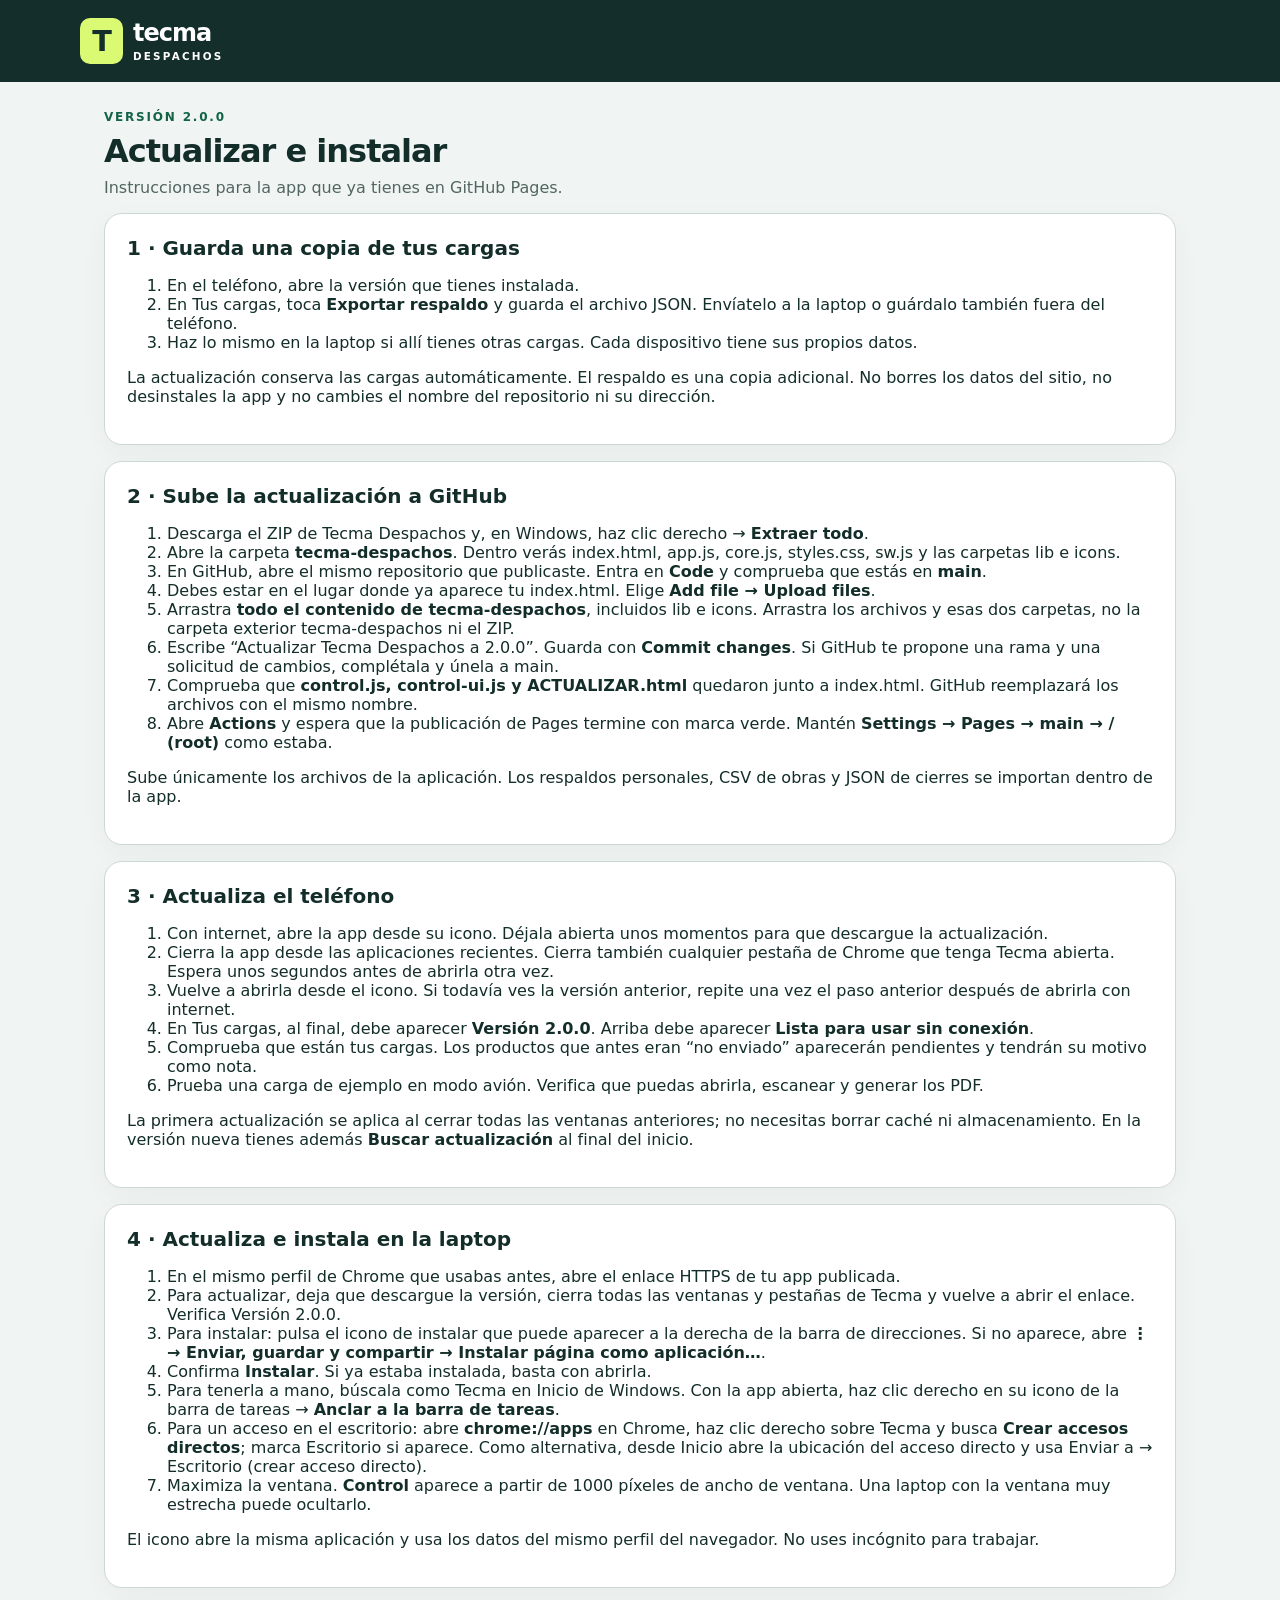
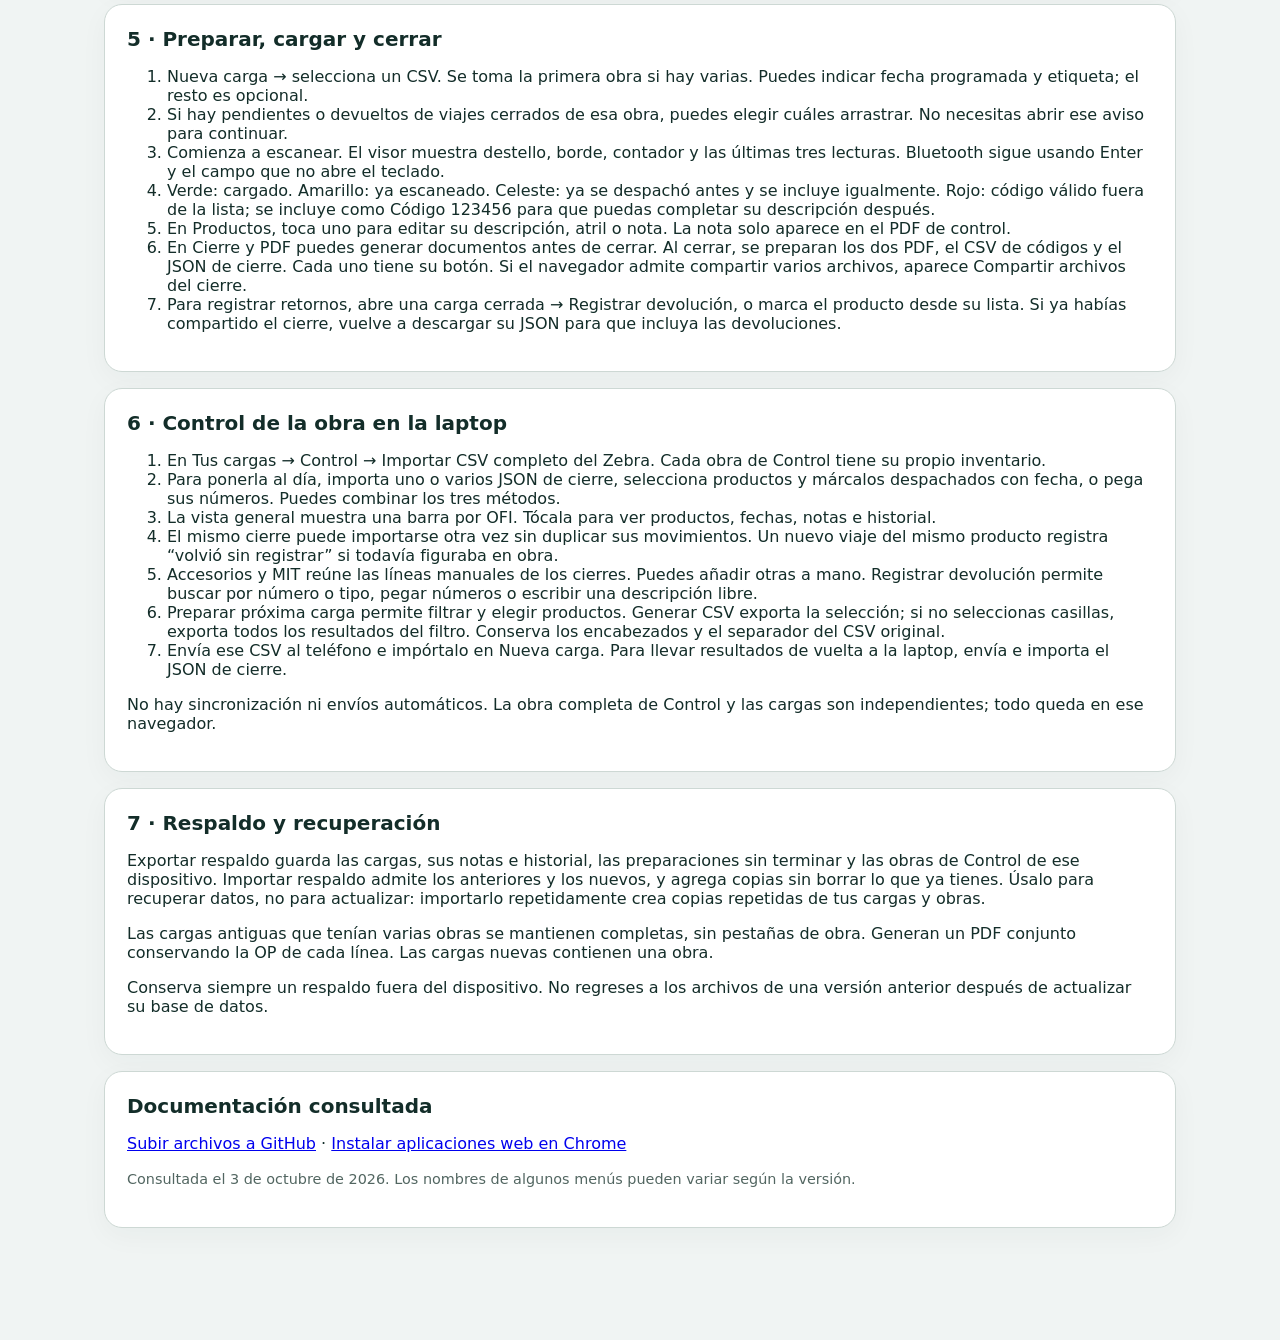
==== ACTUALIZAR.html @ 7ba4f865 "Actualizar Tecma Despachos a 2.0.0" ====
<!doctype html><html lang="es-CL"><head><meta charset="utf-8"><meta name="viewport" content="width=device-width, initial-scale=1"><title>Actualizar Tecma Despachos 2.0.0</title><link rel="stylesheet" href="./styles.css"></head><body><header class="topbar"><a class="brand" href="./"><span class="brand-mark">T</span><span>tecma<small>DESPACHOS</small></span></a></header><main id="app"><div class="eyebrow">Versión 2.0.0</div><h1>Actualizar e instalar</h1><p class="muted">Instrucciones para la app que ya tienes en GitHub Pages.</p><div class="stack">
<section class="card"><h2>1 · Guarda una copia de tus cargas</h2><ol><li>En el teléfono, abre la versión que tienes instalada.</li><li>En Tus cargas, toca <strong>Exportar respaldo</strong> y guarda el archivo JSON. Envíatelo a la laptop o guárdalo también fuera del teléfono.</li><li>Haz lo mismo en la laptop si allí tienes otras cargas. Cada dispositivo tiene sus propios datos.</li></ol><p>La actualización conserva las cargas automáticamente. El respaldo es una copia adicional. No borres los datos del sitio, no desinstales la app y no cambies el nombre del repositorio ni su dirección.</p></section>
<section class="card"><h2>2 · Sube la actualización a GitHub</h2><ol><li>Descarga el ZIP de Tecma Despachos y, en Windows, haz clic derecho → <strong>Extraer todo</strong>.</li><li>Abre la carpeta <strong>tecma-despachos</strong>. Dentro verás index.html, app.js, core.js, styles.css, sw.js y las carpetas lib e icons.</li><li>En GitHub, abre el mismo repositorio que publicaste. Entra en <strong>Code</strong> y comprueba que estás en <strong>main</strong>.</li><li>Debes estar en el lugar donde ya aparece tu index.html. Elige <strong>Add file → Upload files</strong>.</li><li>Arrastra <strong>todo el contenido de tecma-despachos</strong>, incluidos lib e icons. Arrastra los archivos y esas dos carpetas, no la carpeta exterior tecma-despachos ni el ZIP.</li><li>Escribe “Actualizar Tecma Despachos a 2.0.0”. Guarda con <strong>Commit changes</strong>. Si GitHub te propone una rama y una solicitud de cambios, complétala y únela a main.</li><li>Comprueba que <strong>control.js, control-ui.js y ACTUALIZAR.html</strong> quedaron junto a index.html. GitHub reemplazará los archivos con el mismo nombre.</li><li>Abre <strong>Actions</strong> y espera que la publicación de Pages termine con marca verde. Mantén <strong>Settings → Pages → main → / (root)</strong> como estaba.</li></ol><p>Sube únicamente los archivos de la aplicación. Los respaldos personales, CSV de obras y JSON de cierres se importan dentro de la app.</p></section>
<section class="card"><h2>3 · Actualiza el teléfono</h2><ol><li>Con internet, abre la app desde su icono. Déjala abierta unos momentos para que descargue la actualización.</li><li>Cierra la app desde las aplicaciones recientes. Cierra también cualquier pestaña de Chrome que tenga Tecma abierta. Espera unos segundos antes de abrirla otra vez.</li><li>Vuelve a abrirla desde el icono. Si todavía ves la versión anterior, repite una vez el paso anterior después de abrirla con internet.</li><li>En Tus cargas, al final, debe aparecer <strong>Versión 2.0.0</strong>. Arriba debe aparecer <strong>Lista para usar sin conexión</strong>.</li><li>Comprueba que están tus cargas. Los productos que antes eran “no enviado” aparecerán pendientes y tendrán su motivo como nota.</li><li>Prueba una carga de ejemplo en modo avión. Verifica que puedas abrirla, escanear y generar los PDF.</li></ol><p>La primera actualización se aplica al cerrar todas las ventanas anteriores; no necesitas borrar caché ni almacenamiento. En la versión nueva tienes además <strong>Buscar actualización</strong> al final del inicio.</p></section>
<section class="card"><h2>4 · Actualiza e instala en la laptop</h2><ol><li>En el mismo perfil de Chrome que usabas antes, abre el enlace HTTPS de tu app publicada.</li><li>Para actualizar, deja que descargue la versión, cierra todas las ventanas y pestañas de Tecma y vuelve a abrir el enlace. Verifica Versión 2.0.0.</li><li>Para instalar: pulsa el icono de instalar que puede aparecer a la derecha de la barra de direcciones. Si no aparece, abre <strong>⋮ → Enviar, guardar y compartir → Instalar página como aplicación…</strong>.</li><li>Confirma <strong>Instalar</strong>. Si ya estaba instalada, basta con abrirla.</li><li>Para tenerla a mano, búscala como Tecma en Inicio de Windows. Con la app abierta, haz clic derecho en su icono de la barra de tareas → <strong>Anclar a la barra de tareas</strong>.</li><li>Para un acceso en el escritorio: abre <strong>chrome://apps</strong> en Chrome, haz clic derecho sobre Tecma y busca <strong>Crear accesos directos</strong>; marca Escritorio si aparece. Como alternativa, desde Inicio abre la ubicación del acceso directo y usa Enviar a → Escritorio (crear acceso directo).</li><li>Maximiza la ventana. <strong>Control</strong> aparece a partir de 1000 píxeles de ancho de ventana. Una laptop con la ventana muy estrecha puede ocultarlo.</li></ol><p>El icono abre la misma aplicación y usa los datos del mismo perfil del navegador. No uses incógnito para trabajar.</p></section>
<section class="card"><h2>5 · Preparar, cargar y cerrar</h2><ol><li>Nueva carga → selecciona un CSV. Se toma la primera obra si hay varias. Puedes indicar fecha programada y etiqueta; el resto es opcional.</li><li>Si hay pendientes o devueltos de viajes cerrados de esa obra, puedes elegir cuáles arrastrar. No necesitas abrir ese aviso para continuar.</li><li>Comienza a escanear. El visor muestra destello, borde, contador y las últimas tres lecturas. Bluetooth sigue usando Enter y el campo que no abre el teclado.</li><li>Verde: cargado. Amarillo: ya escaneado. Celeste: ya se despachó antes y se incluye igualmente. Rojo: código válido fuera de la lista; se incluye como Código 123456 para que puedas completar su descripción después.</li><li>En Productos, toca uno para editar su descripción, atril o nota. La nota solo aparece en el PDF de control.</li><li>En Cierre y PDF puedes generar documentos antes de cerrar. Al cerrar, se preparan los dos PDF, el CSV de códigos y el JSON de cierre. Cada uno tiene su botón. Si el navegador admite compartir varios archivos, aparece Compartir archivos del cierre.</li><li>Para registrar retornos, abre una carga cerrada → Registrar devolución, o marca el producto desde su lista. Si ya habías compartido el cierre, vuelve a descargar su JSON para que incluya las devoluciones.</li></ol></section>
<section class="card"><h2>6 · Control de la obra en la laptop</h2><ol><li>En Tus cargas → Control → Importar CSV completo del Zebra. Cada obra de Control tiene su propio inventario.</li><li>Para ponerla al día, importa uno o varios JSON de cierre, selecciona productos y márcalos despachados con fecha, o pega sus números. Puedes combinar los tres métodos.</li><li>La vista general muestra una barra por OFI. Tócala para ver productos, fechas, notas e historial.</li><li>El mismo cierre puede importarse otra vez sin duplicar sus movimientos. Un nuevo viaje del mismo producto registra “volvió sin registrar” si todavía figuraba en obra.</li><li>Accesorios y MIT reúne las líneas manuales de los cierres. Puedes añadir otras a mano. Registrar devolución permite buscar por número o tipo, pegar números o escribir una descripción libre.</li><li>Preparar próxima carga permite filtrar y elegir productos. Generar CSV exporta la selección; si no seleccionas casillas, exporta todos los resultados del filtro. Conserva los encabezados y el separador del CSV original.</li><li>Envía ese CSV al teléfono e impórtalo en Nueva carga. Para llevar resultados de vuelta a la laptop, envía e importa el JSON de cierre.</li></ol><p>No hay sincronización ni envíos automáticos. La obra completa de Control y las cargas son independientes; todo queda en ese navegador.</p></section>
<section class="card"><h2>7 · Respaldo y recuperación</h2><p>Exportar respaldo guarda las cargas, sus notas e historial, las preparaciones sin terminar y las obras de Control de ese dispositivo. Importar respaldo admite los anteriores y los nuevos, y agrega copias sin borrar lo que ya tienes. Úsalo para recuperar datos, no para actualizar: importarlo repetidamente crea copias repetidas de tus cargas y obras.</p><p>Las cargas antiguas que tenían varias obras se mantienen completas, sin pestañas de obra. Generan un PDF conjunto conservando la OP de cada línea. Las cargas nuevas contienen una obra.</p><p>Conserva siempre un respaldo fuera del dispositivo. No regreses a los archivos de una versión anterior después de actualizar su base de datos.</p></section>
<section class="card"><h2>Documentación consultada</h2><p><a href="https://docs.github.com/en/repositories/working-with-files/managing-files/adding-a-file-to-a-repository">Subir archivos a GitHub</a> · <a href="https://support.google.com/chrome/answer/9658361?hl=es">Instalar aplicaciones web en Chrome</a></p><p class="muted subtext">Consultada el 3 de octubre de 2026. Los nombres de algunos menús pueden variar según la versión.</p></section></div></main></body></html>
---- styles.css ----
:root{color-scheme:light;--ink:#132d29;--muted:#526661;--green:#136347;--deep:#142e2b;--lime:#dafa74;--surface:#fff;--bg:#f0f4f3;--border:#cdd8d4;--red:#a42323;--shadow:0 8px 28px #142e2b0a;font-family:system-ui,-apple-system,BlinkMacSystemFont,"Segoe UI",sans-serif;font-size:16px;color:var(--ink);background:var(--bg)}*{box-sizing:border-box}body{margin:0}button,input,select,textarea{font:inherit}button,a,input,select,textarea{-webkit-tap-highlight-color:transparent}button,.button{min-height:52px;padding:13px 18px;border-radius:12px;border:1px solid var(--border);background:#fff;color:var(--ink);font-weight:700;cursor:pointer;display:inline-flex;align-items:center;justify-content:center;gap:9px;text-decoration:none;text-align:center;line-height:1.25}button:hover,.button:hover{background:#e9f0ed}button:disabled{opacity:.5;cursor:default}button:focus-visible,a:focus-visible{outline:3px solid #277ccb;outline-offset:3px}.primary{background:var(--green);color:#fff;border-color:var(--green)}.primary:hover{background:#0f4f39}.lime{background:var(--lime);color:var(--deep);border-color:var(--lime)}.lime:hover{background:#c9ef5b}.danger{color:var(--red);border-color:#ecc5c5}.quiet{background:transparent}.wide{width:100%}.small{font-size:.875rem;min-height:48px;padding:10px 14px}.icon-button{padding:10px;min-width:48px;min-height:48px}.topbar{background:var(--deep);color:#fff;padding:18px max(20px,calc((100vw - 1120px)/2));display:flex;justify-content:space-between;align-items:center;gap:12px}.brand{display:flex;gap:10px;align-items:center;color:#fff;text-decoration:none;font-size:1.5rem;font-weight:800;letter-spacing:-1px;line-height:1}.brand-mark{display:grid;place-items:center;background:var(--lime);color:var(--deep);border-radius:10px;width:43px;height:46px;font-size:1.8rem}.brand small{display:block;font-size:.65rem;letter-spacing:2.2px;margin-top:6px;font-weight:600}.connection{text-align:right;font-size:.8rem;line-height:1.6;color:#e0ede7}.connection span{display:block}#offline-state{color:#bccebf;font-size:.75rem}#app{max-width:1120px;margin:auto;padding:28px 24px 112px;outline:none}h1,h2,h3,p{margin-top:0}h1{font-size:2rem;letter-spacing:-1px;margin-bottom:8px;line-height:1.15}h2{font-size:1.25rem;margin-bottom:16px}h3{font-size:1.05rem;margin-bottom:10px}.eyebrow{font-size:.75rem;font-weight:800;letter-spacing:1.8px;color:var(--green);text-transform:uppercase;margin-bottom:9px}.muted{color:var(--muted)}.subtext{font-size:.9rem;line-height:1.5}.page-heading{display:flex;align-items:center;justify-content:space-between;gap:16px;margin-bottom:24px}.page-heading p{margin-bottom:0}.row{display:flex;align-items:center;gap:12px;flex-wrap:wrap}.between{justify-content:space-between}.stack{display:grid;gap:16px}.grid{display:grid;grid-template-columns:repeat(2,minmax(0,1fr));gap:16px}.card{border:1px solid var(--border);border-radius:18px;padding:22px;background:var(--surface);box-shadow:var(--shadow)}.card h3{overflow-wrap:anywhere}.hero-card{background:var(--deep);color:#fff;border-color:var(--deep)}.hero-card .muted{color:#d1dfd7}.section-label{display:flex;align-items:center;gap:10px;font-size:.85rem;letter-spacing:1px;font-weight:800;text-transform:uppercase;margin:28px 0 14px}.count-pill{border-radius:20px;background:#e0e9e4;padding:3px 9px;font-size:.8rem;letter-spacing:0}.load-card{display:flex;flex-direction:column;gap:16px}.load-card h2{margin:0;font-size:1.13rem}.badge{border-radius:6px;font-size:.75rem;font-weight:800;padding:6px 9px;display:inline-block;line-height:1.25;background:#e9eeeb;color:#3b5146}.badge.active{background:#e8f6d5;color:#31521d}.badge.closed{background:#e6eaed;color:#475761}.load-works{display:grid;gap:12px}.work-progress .row{justify-content:space-between;font-size:.9rem;gap:6px}.work-progress strong{overflow-wrap:anywhere}.track{height:6px;border-radius:5px;background:#e8eeea;overflow:hidden;margin-top:8px}.track span{display:block;height:100%;background:var(--green);border-radius:5px}.card-actions{display:flex;gap:8px;margin-top:auto}.card-actions>:first-child{flex:1}.empty{padding:40px 22px;border:1px dashed #b9c9c1;border-radius:18px;text-align:center;background:#f9fbfa}.empty h2{margin-bottom:8px}.empty p{margin-bottom:20px;line-height:1.5}.backup-bar{border-top:1px solid var(--border);margin-top:30px;padding-top:20px}.backup-bar p{margin-bottom:6px}.step{color:var(--muted);font-size:.85rem}.upload-zone{border:2px dashed #a8bcb0;padding:24px;text-align:center;border-radius:16px;background:#f7faf7}.upload-zone p{margin:10px 0;color:var(--muted)}label{display:grid;gap:7px;font-size:.875rem;font-weight:650}input,select,textarea{width:100%;min-height:52px;padding:13px;border:1px solid #aebfb6;border-radius:10px;background:#fff;color:var(--ink);font-size:1rem}textarea{resize:vertical;min-height:90px}input:focus,select:focus,textarea:focus{outline:3px solid #216d4e38;border-color:var(--green)}input[type=checkbox]{width:24px;height:24px;min-height:24px;accent-color:var(--green)}.check-label{display:flex;align-items:center;gap:12px;min-height:48px;font-size:1rem}.check-label small{display:block;font-weight:400;color:var(--muted);margin-top:5px}.fields{display:grid;grid-template-columns:repeat(2,minmax(0,1fr));gap:14px}.fields .full{grid-column:1/-1}details{margin-top:12px}summary{cursor:pointer;min-height:48px;display:flex;align-items:center;font-size:.875rem;font-weight:650;color:var(--green)}summary::before{content:'＋';margin-right:8px}details[open]>summary::before{content:'−'}.notice{padding:15px 17px;border:1px solid #d2dcbf;border-radius:12px;line-height:1.5;background:#f0f6df}.notice.warn{background:#fff5d9;border-color:#e5c87b;color:#694510}.notice.error{background:#fff0ef;border-color:#e5b1ad;color:#922e28}.notice p:last-child{margin:0}.toolbar{display:flex;gap:8px;flex-wrap:wrap;margin-bottom:18px}.nav-bottom{position:fixed;bottom:0;left:0;right:0;background:#fff;border-top:1px solid var(--border);padding:9px 16px calc(9px + env(safe-area-inset-bottom));display:flex;justify-content:center;gap:8px;z-index:5}.nav-bottom a{max-width:220px;flex:1;min-height:53px;border-radius:12px;text-decoration:none;color:var(--muted);font-size:.875rem;display:grid;place-items:center;font-weight:750;padding:10px 6px}.nav-bottom a.current{background:var(--deep);color:#fff}.scan-layout{display:grid;grid-template-columns:1.15fr .85fr;gap:20px;align-items:start}.scan-summary{display:grid;gap:12px}.scan-summary .work-progress{padding:14px;background:#fff;border:1px solid var(--border);border-radius:12px}.reader-box{background:var(--deep);color:#fff;padding:22px;border-radius:18px}.reader-box h2{margin-bottom:6px}.reader-box p{color:#c9d9d2;font-size:.9rem;line-height:1.5}.reader-status{font-size:.875rem;font-weight:650}.reader-status.ready{color:var(--lime)}#capture{background:#263e38;color:#fff;border-color:#60736a;font:600 1.1rem ui-monospace,monospace;letter-spacing:2px;height:52px}#capture::placeholder{color:#c5d2c8;letter-spacing:0;font-size:.9rem}.manual-entry{display:flex;gap:9px;margin-top:10px}.manual-entry input{flex:1;min-width:0;font-size:1.3rem;letter-spacing:2px}.scan-feedback{min-height:200px;padding:24px;border:1px solid var(--border);border-radius:18px;background:#fff;display:flex;flex-direction:column;justify-content:center;overflow-wrap:anywhere}.scan-feedback h2{font-size:1.8rem;margin-bottom:14px;letter-spacing:-.6px}.scan-feedback .product-label{font-size:1.25rem;line-height:1.5;font-weight:700}.scan-feedback p{margin-bottom:8px}.scan-feedback.success{background:#dcf5e1;border-color:#6fb480;color:#174e27}.scan-feedback.warning{background:#fff3c9;border-color:#dab349;color:#65490a}.scan-feedback.orange{background:#ffead7;border-color:#dc9f67;color:#7f3d0d}.scan-feedback.error{background:#ffe4e1;border-color:#d6918a;color:#862b23}.scan-feedback.neutral{background:#eaf0ed;color:#486052}.scan-feedback .code{font-family:ui-monospace,monospace;font-size:1rem}.tabs{display:flex;gap:8px;overflow-x:auto;padding-bottom:12px;margin-bottom:8px}.tabs button{white-space:nowrap;flex-shrink:0}.tabs button.selected,.filters button.selected{background:var(--deep);color:white;border-color:var(--deep)}.tabs small{display:block;font-weight:450;margin-left:8px}.filters{display:flex;gap:7px;flex-wrap:wrap;margin:18px 0}.filters button{font-size:.85rem;min-height:48px;padding:10px 12px}.type-heading{display:flex;align-items:center;gap:12px;margin:22px 0 10px;font-size:1rem}.type-heading::after{content:'';flex:1;height:1px;background:var(--border)}.product{width:100%;text-align:left;justify-content:flex-start;align-items:center;font-weight:400;gap:14px;margin-bottom:8px;border-radius:12px;padding:14px;background:white;border-left:5px solid #9caaa4}.product.cargado{border-left-color:#20793e}.product.no-enviado{border-left-color:#c56c1b}.product .body{flex:1;min-width:0}.product strong{display:block;font-size:.97rem;line-height:1.4}.product small{display:block;color:var(--muted);font-size:.8rem;margin-top:5px;line-height:1.4}.product .state{font-size:.75rem;max-width:92px;text-align:right;font-weight:700;flex-shrink:0}.product.cargado .state{color:#206739}.product.no-enviado .state{color:#91430d}.stats{display:grid;grid-template-columns:repeat(4,minmax(0,1fr));gap:12px;margin:18px 0}.stat{padding:15px 10px;background:#f1f5f2;border-radius:12px}.stat strong{display:block;font-size:1.7rem;margin-bottom:6px}.stat span{font-size:.8rem}.stat.good{background:#e4f4e7;color:#205a2e}.stat.orange{background:#fff0dc;color:#8a480c}.stat.pending{background:#fff6d9;color:#6c501b}.export-buttons{display:grid;grid-template-columns:repeat(3,minmax(0,1fr));gap:9px}.export-buttons button{font-size:.875rem}.accessory{padding:14px 0;border-top:1px solid var(--border)}.accessory strong{overflow-wrap:anywhere}.unit-buttons{display:flex;gap:8px;margin:8px 0}.unit-buttons button.active{background:var(--deep);color:#fff}dialog{border:1px solid var(--border);border-radius:20px;padding:22px;max-width:560px;width:calc(100% - 24px);max-height:90dvh;color:var(--ink);box-shadow:0 25px 100px #0004}dialog::backdrop{background:#12221ec4;backdrop-filter:blur(3px)}.dialog-top{display:flex;align-items:center;gap:15px;justify-content:space-between;margin-bottom:14px}.dialog-top h2{margin:0;font-size:1.25rem}#modal-content p{line-height:1.5}.dialog-actions{display:flex;gap:9px;margin-top:22px;justify-content:flex-end}.dialog-actions button{flex:1}.dialog-error{margin-top:12px}#toast{position:fixed;bottom:100px;left:50%;transform:translateX(-50%);width:max-content;max-width:90vw;background:var(--deep);color:#fff;padding:15px 22px;border-radius:14px;box-shadow:0 6px 35px #0003;z-index:30;line-height:1.4}.camera-panel{border:1px solid var(--border);border-radius:16px;overflow:hidden;background:#fff}.camera-panel .row{padding:10px}#camera-reader{width:100%}#camera-reader video{object-fit:cover;max-height:330px}.file-list{font-size:.85rem;color:var(--muted);margin-top:14px;overflow-wrap:anywhere}.loading{opacity:.65;pointer-events:none}#modal-content .history{max-height:240px;overflow:auto;font-size:.85rem;padding-left:20px}.history li{margin:12px 0;line-height:1.5}[hidden]{display:none!important}footer{margin-top:24px;font-size:.8rem;color:var(--muted)}@media(max-width:740px){.topbar{padding:14px 18px}.connection{font-size:.75rem}#app{padding:23px 16px 110px}h1{font-size:1.8rem}.page-heading{align-items:flex-start;gap:10px}.page-heading .button,.page-heading button{padding:12px 14px}.grid,.scan-layout{grid-template-columns:1fr}.card{padding:18px}.scan-summary{grid-template-columns:1fr}.scan-feedback{min-height:170px;padding:20px}.scan-feedback h2{font-size:1.65rem}.scan-feedback .product-label{font-size:1.1rem}.scan-side{order:-1}.scan-side .scan-summary{display:flex;overflow-x:auto;padding-bottom:3px;gap:8px}.scan-side .work-progress{min-width:190px;flex:1}.fields{gap:12px}.export-buttons{grid-template-columns:1fr}.export-buttons button{justify-content:flex-start}.stats{gap:7px}.stat{padding:13px 8px}.stat strong{font-size:1.5rem}.stat span{font-size:.75rem}.backup-bar .row{align-items:stretch}.backup-bar .row button{flex:1}.scan-controls{display:flex;gap:8px}.scan-controls button{flex:1}.reader-box{padding:18px}.product{padding:13px 10px;gap:9px}.product .state{max-width:72px}.page-heading.compact{flex-direction:column}.dialog-actions{flex-wrap:wrap}.toolbar button{flex:1}.wide-mobile{width:100%}}@media(max-width:360px){.fields{grid-template-columns:1fr}.page-heading{flex-direction:column}.stats{grid-template-columns:repeat(2,1fr)}.connection{max-width:150px}.manual-entry button{padding:12px}.brand{font-size:1.3rem}.nav-bottom{gap:4px;padding-inline:8px}}@media(prefers-reduced-motion:no-preference){.scan-feedback{animation:appear .15s ease-out}@keyframes appear{from{transform:translateY(3px);opacity:.7}to{transform:translateY(0);opacity:1}}}

/* Elementos nuevos. Las reglas, medidas y colores originales permanecen arriba. */
.desktop-control{display:none}@media(min-width:1000px){.desktop-control{display:inline-flex}}
.note-dot{color:var(--green);font-size:.65em;vertical-align:middle}
.scan-feedback.info{background:#e0f1f7;border-color:#82b7c9;color:#215566}
.camera-surface{position:relative;border:4px solid transparent;min-height:180px;background:var(--deep);isolation:isolate}
.camera-surface[data-result=success]{border-color:#6fb480}.camera-surface[data-result=warning]{border-color:#dab349}.camera-surface[data-result=info]{border-color:#82b7c9}.camera-surface[data-result=error]{border-color:#d6918a}
.camera-flash{position:absolute;inset:0;z-index:3;display:flex;flex-direction:column;align-items:center;justify-content:center;gap:8px;text-align:center;padding:16px;pointer-events:none;overflow-wrap:anywhere}
.camera-flash strong{font-size:1.8rem;line-height:1.2}.camera-flash span{font-size:1.25rem;font-weight:700}
.camera-flash.success{background:rgb(220 245 225 / 86%);color:#174e27}.camera-flash.warning{background:rgb(255 243 201 / 86%);color:#65490a}.camera-flash.info{background:rgb(224 241 247 / 86%);color:#215566}.camera-flash.error{background:rgb(255 228 225 / 86%);color:#862b23}
.camera-counter{position:absolute;top:8px;right:8px;z-index:4;background:#142e2bcc;color:#fff;border-radius:10px;padding:8px 12px;text-align:center;pointer-events:none}.camera-counter strong{display:block;font-size:1.8rem}.camera-counter small{display:block;font-size:.8rem}
.camera-recent{display:flex;gap:5px;padding:6px;overflow:hidden}.read-chip{flex:1;border-radius:6px;padding:5px;font-size:.75rem;line-height:1.25}.read-chip b{display:block}.read-chip.success{background:#dcf5e1;color:#174e27}.read-chip.warning{background:#fff3c9;color:#65490a}.read-chip.info{background:#e0f1f7;color:#215566}.read-chip.error{background:#ffe4e1;color:#862b23}
.product.devuelto{border-left-color:#dab349}.product.trasladado{border-left-color:#9caaa4}.control-actions{position:sticky;top:0;background:var(--bg);z-index:4;padding:10px 0}.ofi-card{display:flex;flex-direction:column;align-items:stretch;gap:14px}.ofi-bar{display:flex;height:32px;background:var(--bg);overflow:hidden;border-radius:8px}.ofi-bar>span{display:grid;place-items:center;min-width:0}.in-work{background:#dcf5e1;color:#174e27}.returned{background:#fff3c9;color:#65490a}.at-factory{background:#e9eeeb;color:#3b5146}.control-product{flex-wrap:nowrap;gap:10px}.control-product .product{flex:1}.control-product .state{max-width:145px}
.tabs .count-pill{color:var(--ink)}
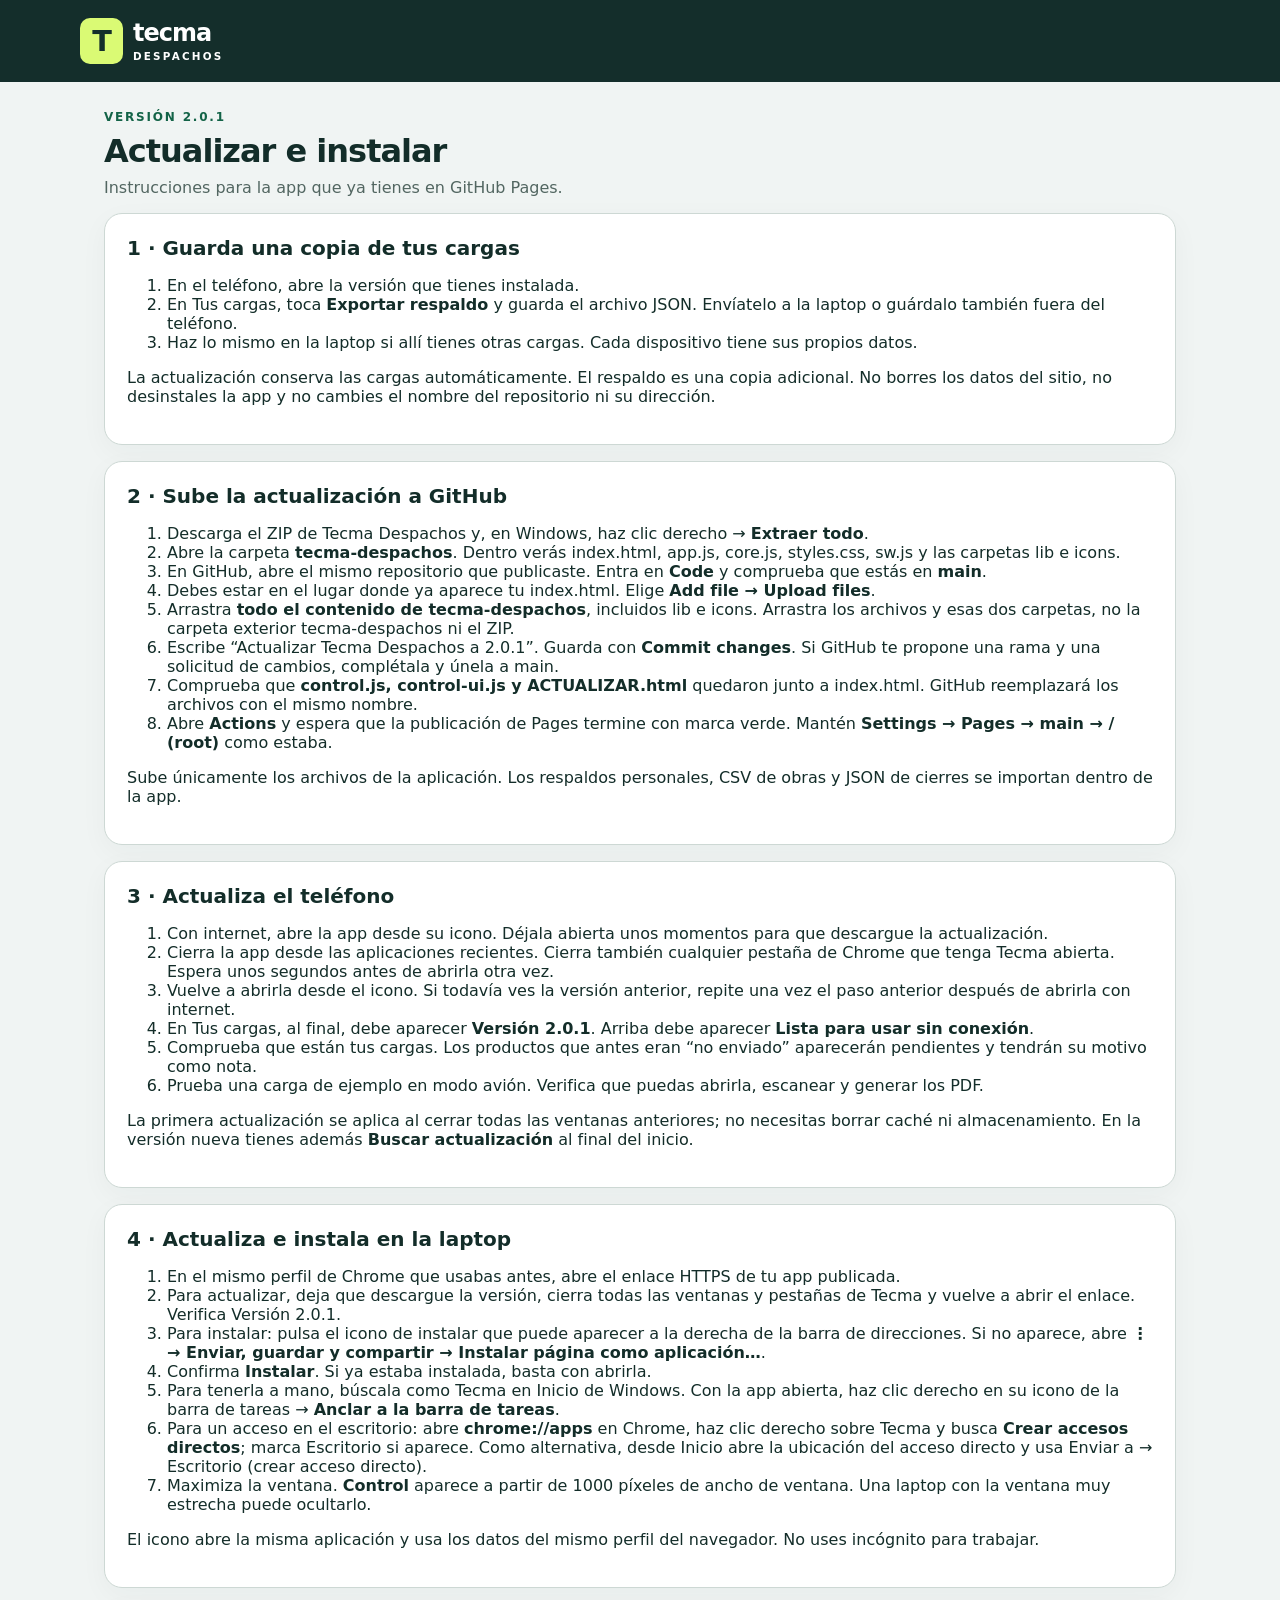
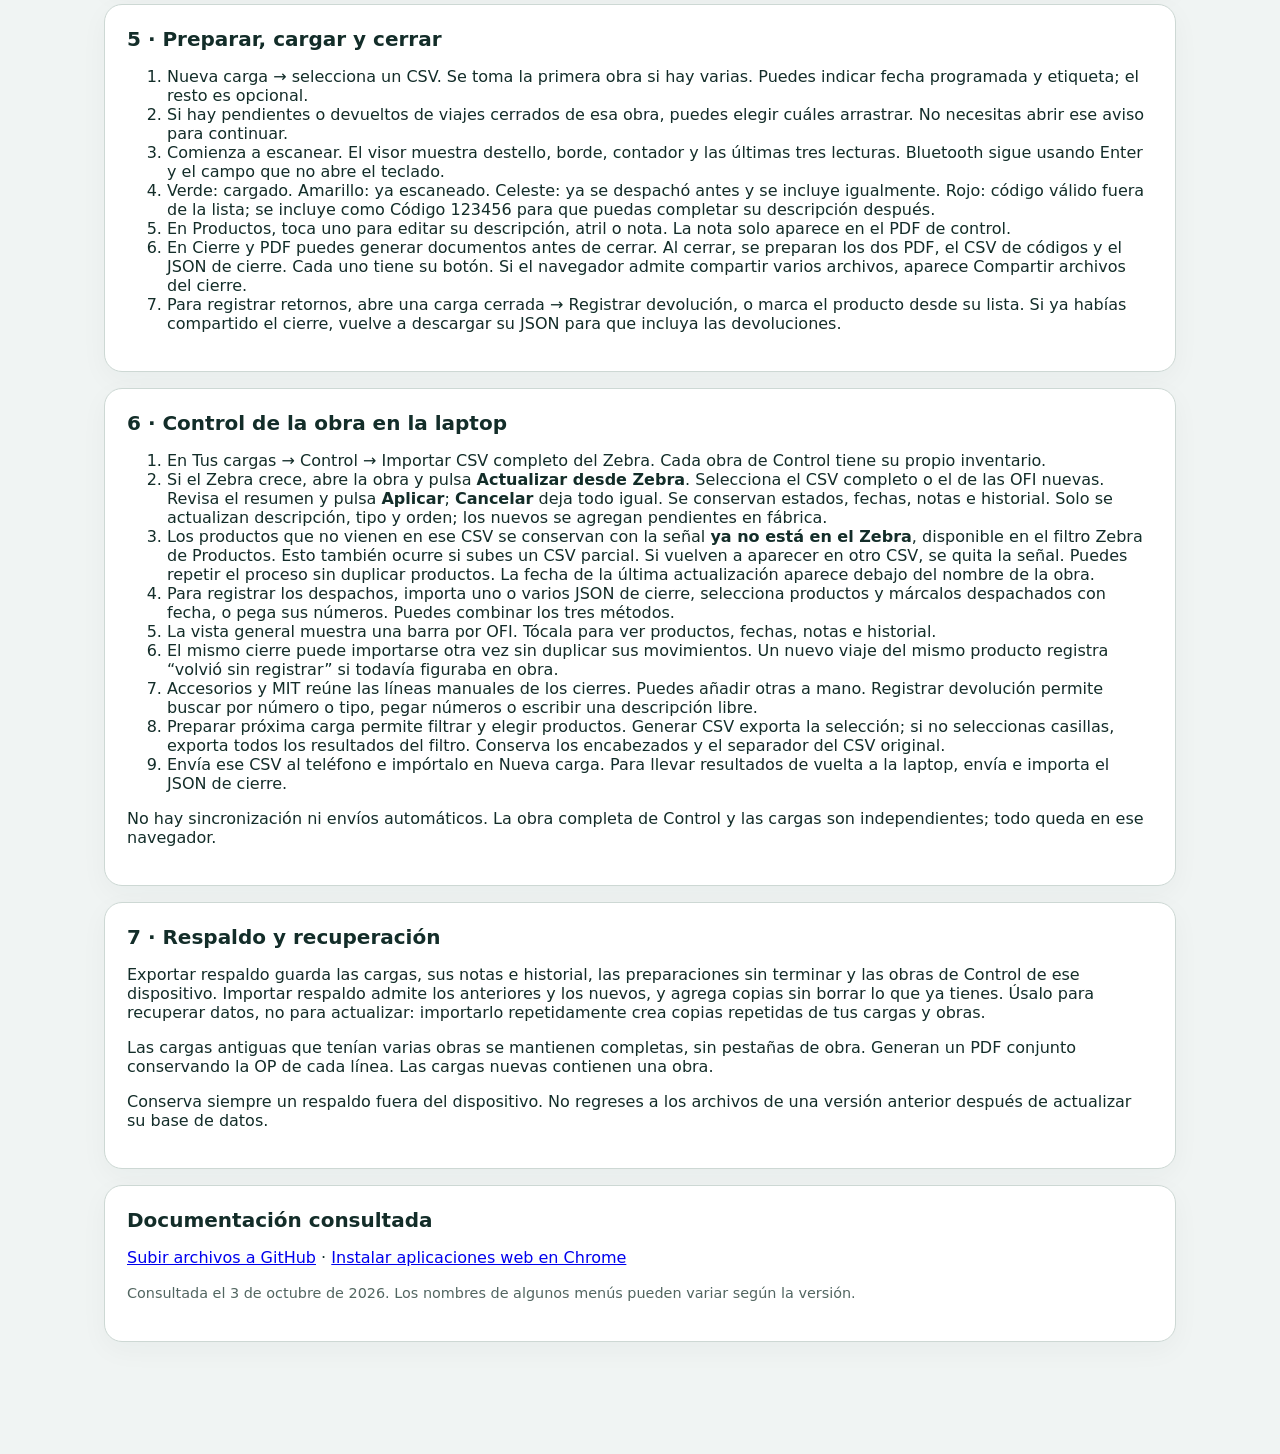
==== commit d920c2ec: "Actualizar Tecma Despachos a 2.0.1" ====
--- a/ACTUALIZAR.html
+++ b/ACTUALIZAR.html
@@ -1,9 +1,9 @@
-<!doctype html><html lang="es-CL"><head><meta charset="utf-8"><meta name="viewport" content="width=device-width, initial-scale=1"><title>Actualizar Tecma Despachos 2.0.0</title><link rel="stylesheet" href="./styles.css"></head><body><header class="topbar"><a class="brand" href="./"><span class="brand-mark">T</span><span>tecma<small>DESPACHOS</small></span></a></header><main id="app"><div class="eyebrow">Versión 2.0.0</div><h1>Actualizar e instalar</h1><p class="muted">Instrucciones para la app que ya tienes en GitHub Pages.</p><div class="stack">
+<!doctype html><html lang="es-CL"><head><meta charset="utf-8"><meta name="viewport" content="width=device-width, initial-scale=1"><title>Actualizar Tecma Despachos 2.0.1</title><link rel="stylesheet" href="./styles.css"></head><body><header class="topbar"><a class="brand" href="./"><span class="brand-mark">T</span><span>tecma<small>DESPACHOS</small></span></a></header><main id="app"><div class="eyebrow">Versión 2.0.1</div><h1>Actualizar e instalar</h1><p class="muted">Instrucciones para la app que ya tienes en GitHub Pages.</p><div class="stack">
 <section class="card"><h2>1 · Guarda una copia de tus cargas</h2><ol><li>En el teléfono, abre la versión que tienes instalada.</li><li>En Tus cargas, toca <strong>Exportar respaldo</strong> y guarda el archivo JSON. Envíatelo a la laptop o guárdalo también fuera del teléfono.</li><li>Haz lo mismo en la laptop si allí tienes otras cargas. Cada dispositivo tiene sus propios datos.</li></ol><p>La actualización conserva las cargas automáticamente. El respaldo es una copia adicional. No borres los datos del sitio, no desinstales la app y no cambies el nombre del repositorio ni su dirección.</p></section>
-<section class="card"><h2>2 · Sube la actualización a GitHub</h2><ol><li>Descarga el ZIP de Tecma Despachos y, en Windows, haz clic derecho → <strong>Extraer todo</strong>.</li><li>Abre la carpeta <strong>tecma-despachos</strong>. Dentro verás index.html, app.js, core.js, styles.css, sw.js y las carpetas lib e icons.</li><li>En GitHub, abre el mismo repositorio que publicaste. Entra en <strong>Code</strong> y comprueba que estás en <strong>main</strong>.</li><li>Debes estar en el lugar donde ya aparece tu index.html. Elige <strong>Add file → Upload files</strong>.</li><li>Arrastra <strong>todo el contenido de tecma-despachos</strong>, incluidos lib e icons. Arrastra los archivos y esas dos carpetas, no la carpeta exterior tecma-despachos ni el ZIP.</li><li>Escribe “Actualizar Tecma Despachos a 2.0.0”. Guarda con <strong>Commit changes</strong>. Si GitHub te propone una rama y una solicitud de cambios, complétala y únela a main.</li><li>Comprueba que <strong>control.js, control-ui.js y ACTUALIZAR.html</strong> quedaron junto a index.html. GitHub reemplazará los archivos con el mismo nombre.</li><li>Abre <strong>Actions</strong> y espera que la publicación de Pages termine con marca verde. Mantén <strong>Settings → Pages → main → / (root)</strong> como estaba.</li></ol><p>Sube únicamente los archivos de la aplicación. Los respaldos personales, CSV de obras y JSON de cierres se importan dentro de la app.</p></section>
-<section class="card"><h2>3 · Actualiza el teléfono</h2><ol><li>Con internet, abre la app desde su icono. Déjala abierta unos momentos para que descargue la actualización.</li><li>Cierra la app desde las aplicaciones recientes. Cierra también cualquier pestaña de Chrome que tenga Tecma abierta. Espera unos segundos antes de abrirla otra vez.</li><li>Vuelve a abrirla desde el icono. Si todavía ves la versión anterior, repite una vez el paso anterior después de abrirla con internet.</li><li>En Tus cargas, al final, debe aparecer <strong>Versión 2.0.0</strong>. Arriba debe aparecer <strong>Lista para usar sin conexión</strong>.</li><li>Comprueba que están tus cargas. Los productos que antes eran “no enviado” aparecerán pendientes y tendrán su motivo como nota.</li><li>Prueba una carga de ejemplo en modo avión. Verifica que puedas abrirla, escanear y generar los PDF.</li></ol><p>La primera actualización se aplica al cerrar todas las ventanas anteriores; no necesitas borrar caché ni almacenamiento. En la versión nueva tienes además <strong>Buscar actualización</strong> al final del inicio.</p></section>
-<section class="card"><h2>4 · Actualiza e instala en la laptop</h2><ol><li>En el mismo perfil de Chrome que usabas antes, abre el enlace HTTPS de tu app publicada.</li><li>Para actualizar, deja que descargue la versión, cierra todas las ventanas y pestañas de Tecma y vuelve a abrir el enlace. Verifica Versión 2.0.0.</li><li>Para instalar: pulsa el icono de instalar que puede aparecer a la derecha de la barra de direcciones. Si no aparece, abre <strong>⋮ → Enviar, guardar y compartir → Instalar página como aplicación…</strong>.</li><li>Confirma <strong>Instalar</strong>. Si ya estaba instalada, basta con abrirla.</li><li>Para tenerla a mano, búscala como Tecma en Inicio de Windows. Con la app abierta, haz clic derecho en su icono de la barra de tareas → <strong>Anclar a la barra de tareas</strong>.</li><li>Para un acceso en el escritorio: abre <strong>chrome://apps</strong> en Chrome, haz clic derecho sobre Tecma y busca <strong>Crear accesos directos</strong>; marca Escritorio si aparece. Como alternativa, desde Inicio abre la ubicación del acceso directo y usa Enviar a → Escritorio (crear acceso directo).</li><li>Maximiza la ventana. <strong>Control</strong> aparece a partir de 1000 píxeles de ancho de ventana. Una laptop con la ventana muy estrecha puede ocultarlo.</li></ol><p>El icono abre la misma aplicación y usa los datos del mismo perfil del navegador. No uses incógnito para trabajar.</p></section>
+<section class="card"><h2>2 · Sube la actualización a GitHub</h2><ol><li>Descarga el ZIP de Tecma Despachos y, en Windows, haz clic derecho → <strong>Extraer todo</strong>.</li><li>Abre la carpeta <strong>tecma-despachos</strong>. Dentro verás index.html, app.js, core.js, styles.css, sw.js y las carpetas lib e icons.</li><li>En GitHub, abre el mismo repositorio que publicaste. Entra en <strong>Code</strong> y comprueba que estás en <strong>main</strong>.</li><li>Debes estar en el lugar donde ya aparece tu index.html. Elige <strong>Add file → Upload files</strong>.</li><li>Arrastra <strong>todo el contenido de tecma-despachos</strong>, incluidos lib e icons. Arrastra los archivos y esas dos carpetas, no la carpeta exterior tecma-despachos ni el ZIP.</li><li>Escribe “Actualizar Tecma Despachos a 2.0.1”. Guarda con <strong>Commit changes</strong>. Si GitHub te propone una rama y una solicitud de cambios, complétala y únela a main.</li><li>Comprueba que <strong>control.js, control-ui.js y ACTUALIZAR.html</strong> quedaron junto a index.html. GitHub reemplazará los archivos con el mismo nombre.</li><li>Abre <strong>Actions</strong> y espera que la publicación de Pages termine con marca verde. Mantén <strong>Settings → Pages → main → / (root)</strong> como estaba.</li></ol><p>Sube únicamente los archivos de la aplicación. Los respaldos personales, CSV de obras y JSON de cierres se importan dentro de la app.</p></section>
+<section class="card"><h2>3 · Actualiza el teléfono</h2><ol><li>Con internet, abre la app desde su icono. Déjala abierta unos momentos para que descargue la actualización.</li><li>Cierra la app desde las aplicaciones recientes. Cierra también cualquier pestaña de Chrome que tenga Tecma abierta. Espera unos segundos antes de abrirla otra vez.</li><li>Vuelve a abrirla desde el icono. Si todavía ves la versión anterior, repite una vez el paso anterior después de abrirla con internet.</li><li>En Tus cargas, al final, debe aparecer <strong>Versión 2.0.1</strong>. Arriba debe aparecer <strong>Lista para usar sin conexión</strong>.</li><li>Comprueba que están tus cargas. Los productos que antes eran “no enviado” aparecerán pendientes y tendrán su motivo como nota.</li><li>Prueba una carga de ejemplo en modo avión. Verifica que puedas abrirla, escanear y generar los PDF.</li></ol><p>La primera actualización se aplica al cerrar todas las ventanas anteriores; no necesitas borrar caché ni almacenamiento. En la versión nueva tienes además <strong>Buscar actualización</strong> al final del inicio.</p></section>
+<section class="card"><h2>4 · Actualiza e instala en la laptop</h2><ol><li>En el mismo perfil de Chrome que usabas antes, abre el enlace HTTPS de tu app publicada.</li><li>Para actualizar, deja que descargue la versión, cierra todas las ventanas y pestañas de Tecma y vuelve a abrir el enlace. Verifica Versión 2.0.1.</li><li>Para instalar: pulsa el icono de instalar que puede aparecer a la derecha de la barra de direcciones. Si no aparece, abre <strong>⋮ → Enviar, guardar y compartir → Instalar página como aplicación…</strong>.</li><li>Confirma <strong>Instalar</strong>. Si ya estaba instalada, basta con abrirla.</li><li>Para tenerla a mano, búscala como Tecma en Inicio de Windows. Con la app abierta, haz clic derecho en su icono de la barra de tareas → <strong>Anclar a la barra de tareas</strong>.</li><li>Para un acceso en el escritorio: abre <strong>chrome://apps</strong> en Chrome, haz clic derecho sobre Tecma y busca <strong>Crear accesos directos</strong>; marca Escritorio si aparece. Como alternativa, desde Inicio abre la ubicación del acceso directo y usa Enviar a → Escritorio (crear acceso directo).</li><li>Maximiza la ventana. <strong>Control</strong> aparece a partir de 1000 píxeles de ancho de ventana. Una laptop con la ventana muy estrecha puede ocultarlo.</li></ol><p>El icono abre la misma aplicación y usa los datos del mismo perfil del navegador. No uses incógnito para trabajar.</p></section>
 <section class="card"><h2>5 · Preparar, cargar y cerrar</h2><ol><li>Nueva carga → selecciona un CSV. Se toma la primera obra si hay varias. Puedes indicar fecha programada y etiqueta; el resto es opcional.</li><li>Si hay pendientes o devueltos de viajes cerrados de esa obra, puedes elegir cuáles arrastrar. No necesitas abrir ese aviso para continuar.</li><li>Comienza a escanear. El visor muestra destello, borde, contador y las últimas tres lecturas. Bluetooth sigue usando Enter y el campo que no abre el teclado.</li><li>Verde: cargado. Amarillo: ya escaneado. Celeste: ya se despachó antes y se incluye igualmente. Rojo: código válido fuera de la lista; se incluye como Código 123456 para que puedas completar su descripción después.</li><li>En Productos, toca uno para editar su descripción, atril o nota. La nota solo aparece en el PDF de control.</li><li>En Cierre y PDF puedes generar documentos antes de cerrar. Al cerrar, se preparan los dos PDF, el CSV de códigos y el JSON de cierre. Cada uno tiene su botón. Si el navegador admite compartir varios archivos, aparece Compartir archivos del cierre.</li><li>Para registrar retornos, abre una carga cerrada → Registrar devolución, o marca el producto desde su lista. Si ya habías compartido el cierre, vuelve a descargar su JSON para que incluya las devoluciones.</li></ol></section>
-<section class="card"><h2>6 · Control de la obra en la laptop</h2><ol><li>En Tus cargas → Control → Importar CSV completo del Zebra. Cada obra de Control tiene su propio inventario.</li><li>Para ponerla al día, importa uno o varios JSON de cierre, selecciona productos y márcalos despachados con fecha, o pega sus números. Puedes combinar los tres métodos.</li><li>La vista general muestra una barra por OFI. Tócala para ver productos, fechas, notas e historial.</li><li>El mismo cierre puede importarse otra vez sin duplicar sus movimientos. Un nuevo viaje del mismo producto registra “volvió sin registrar” si todavía figuraba en obra.</li><li>Accesorios y MIT reúne las líneas manuales de los cierres. Puedes añadir otras a mano. Registrar devolución permite buscar por número o tipo, pegar números o escribir una descripción libre.</li><li>Preparar próxima carga permite filtrar y elegir productos. Generar CSV exporta la selección; si no seleccionas casillas, exporta todos los resultados del filtro. Conserva los encabezados y el separador del CSV original.</li><li>Envía ese CSV al teléfono e impórtalo en Nueva carga. Para llevar resultados de vuelta a la laptop, envía e importa el JSON de cierre.</li></ol><p>No hay sincronización ni envíos automáticos. La obra completa de Control y las cargas son independientes; todo queda en ese navegador.</p></section>
+<section class="card"><h2>6 · Control de la obra en la laptop</h2><ol><li>En Tus cargas → Control → Importar CSV completo del Zebra. Cada obra de Control tiene su propio inventario.</li><li>Si el Zebra crece, abre la obra y pulsa <strong>Actualizar desde Zebra</strong>. Selecciona el CSV completo o el de las OFI nuevas. Revisa el resumen y pulsa <strong>Aplicar</strong>; <strong>Cancelar</strong> deja todo igual. Se conservan estados, fechas, notas e historial. Solo se actualizan descripción, tipo y orden; los nuevos se agregan pendientes en fábrica.</li><li>Los productos que no vienen en ese CSV se conservan con la señal <strong>ya no está en el Zebra</strong>, disponible en el filtro Zebra de Productos. Esto también ocurre si subes un CSV parcial. Si vuelven a aparecer en otro CSV, se quita la señal. Puedes repetir el proceso sin duplicar productos. La fecha de la última actualización aparece debajo del nombre de la obra.</li><li>Para registrar los despachos, importa uno o varios JSON de cierre, selecciona productos y márcalos despachados con fecha, o pega sus números. Puedes combinar los tres métodos.</li><li>La vista general muestra una barra por OFI. Tócala para ver productos, fechas, notas e historial.</li><li>El mismo cierre puede importarse otra vez sin duplicar sus movimientos. Un nuevo viaje del mismo producto registra “volvió sin registrar” si todavía figuraba en obra.</li><li>Accesorios y MIT reúne las líneas manuales de los cierres. Puedes añadir otras a mano. Registrar devolución permite buscar por número o tipo, pegar números o escribir una descripción libre.</li><li>Preparar próxima carga permite filtrar y elegir productos. Generar CSV exporta la selección; si no seleccionas casillas, exporta todos los resultados del filtro. Conserva los encabezados y el separador del CSV original.</li><li>Envía ese CSV al teléfono e impórtalo en Nueva carga. Para llevar resultados de vuelta a la laptop, envía e importa el JSON de cierre.</li></ol><p>No hay sincronización ni envíos automáticos. La obra completa de Control y las cargas son independientes; todo queda en ese navegador.</p></section>
 <section class="card"><h2>7 · Respaldo y recuperación</h2><p>Exportar respaldo guarda las cargas, sus notas e historial, las preparaciones sin terminar y las obras de Control de ese dispositivo. Importar respaldo admite los anteriores y los nuevos, y agrega copias sin borrar lo que ya tienes. Úsalo para recuperar datos, no para actualizar: importarlo repetidamente crea copias repetidas de tus cargas y obras.</p><p>Las cargas antiguas que tenían varias obras se mantienen completas, sin pestañas de obra. Generan un PDF conjunto conservando la OP de cada línea. Las cargas nuevas contienen una obra.</p><p>Conserva siempre un respaldo fuera del dispositivo. No regreses a los archivos de una versión anterior después de actualizar su base de datos.</p></section>
 <section class="card"><h2>Documentación consultada</h2><p><a href="https://docs.github.com/en/repositories/working-with-files/managing-files/adding-a-file-to-a-repository">Subir archivos a GitHub</a> · <a href="https://support.google.com/chrome/answer/9658361?hl=es">Instalar aplicaciones web en Chrome</a></p><p class="muted subtext">Consultada el 3 de octubre de 2026. Los nombres de algunos menús pueden variar según la versión.</p></section></div></main></body></html>
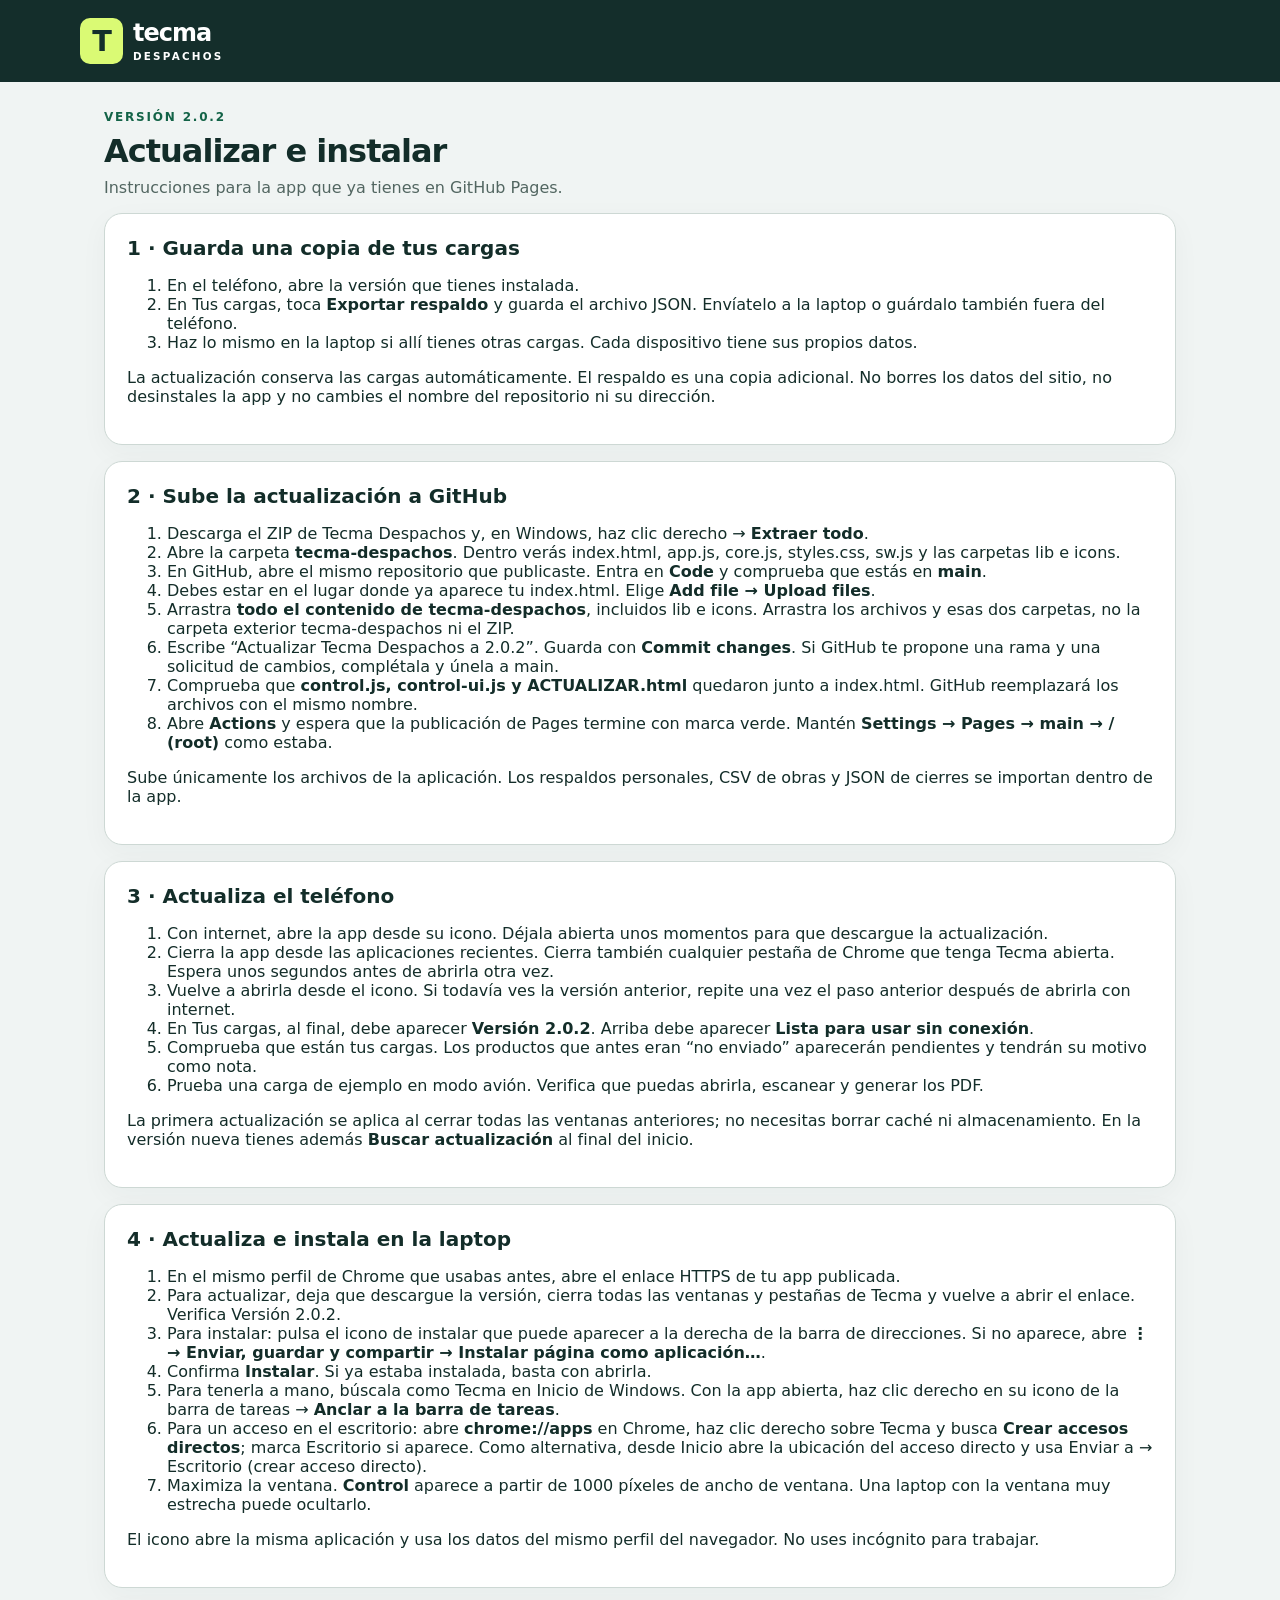
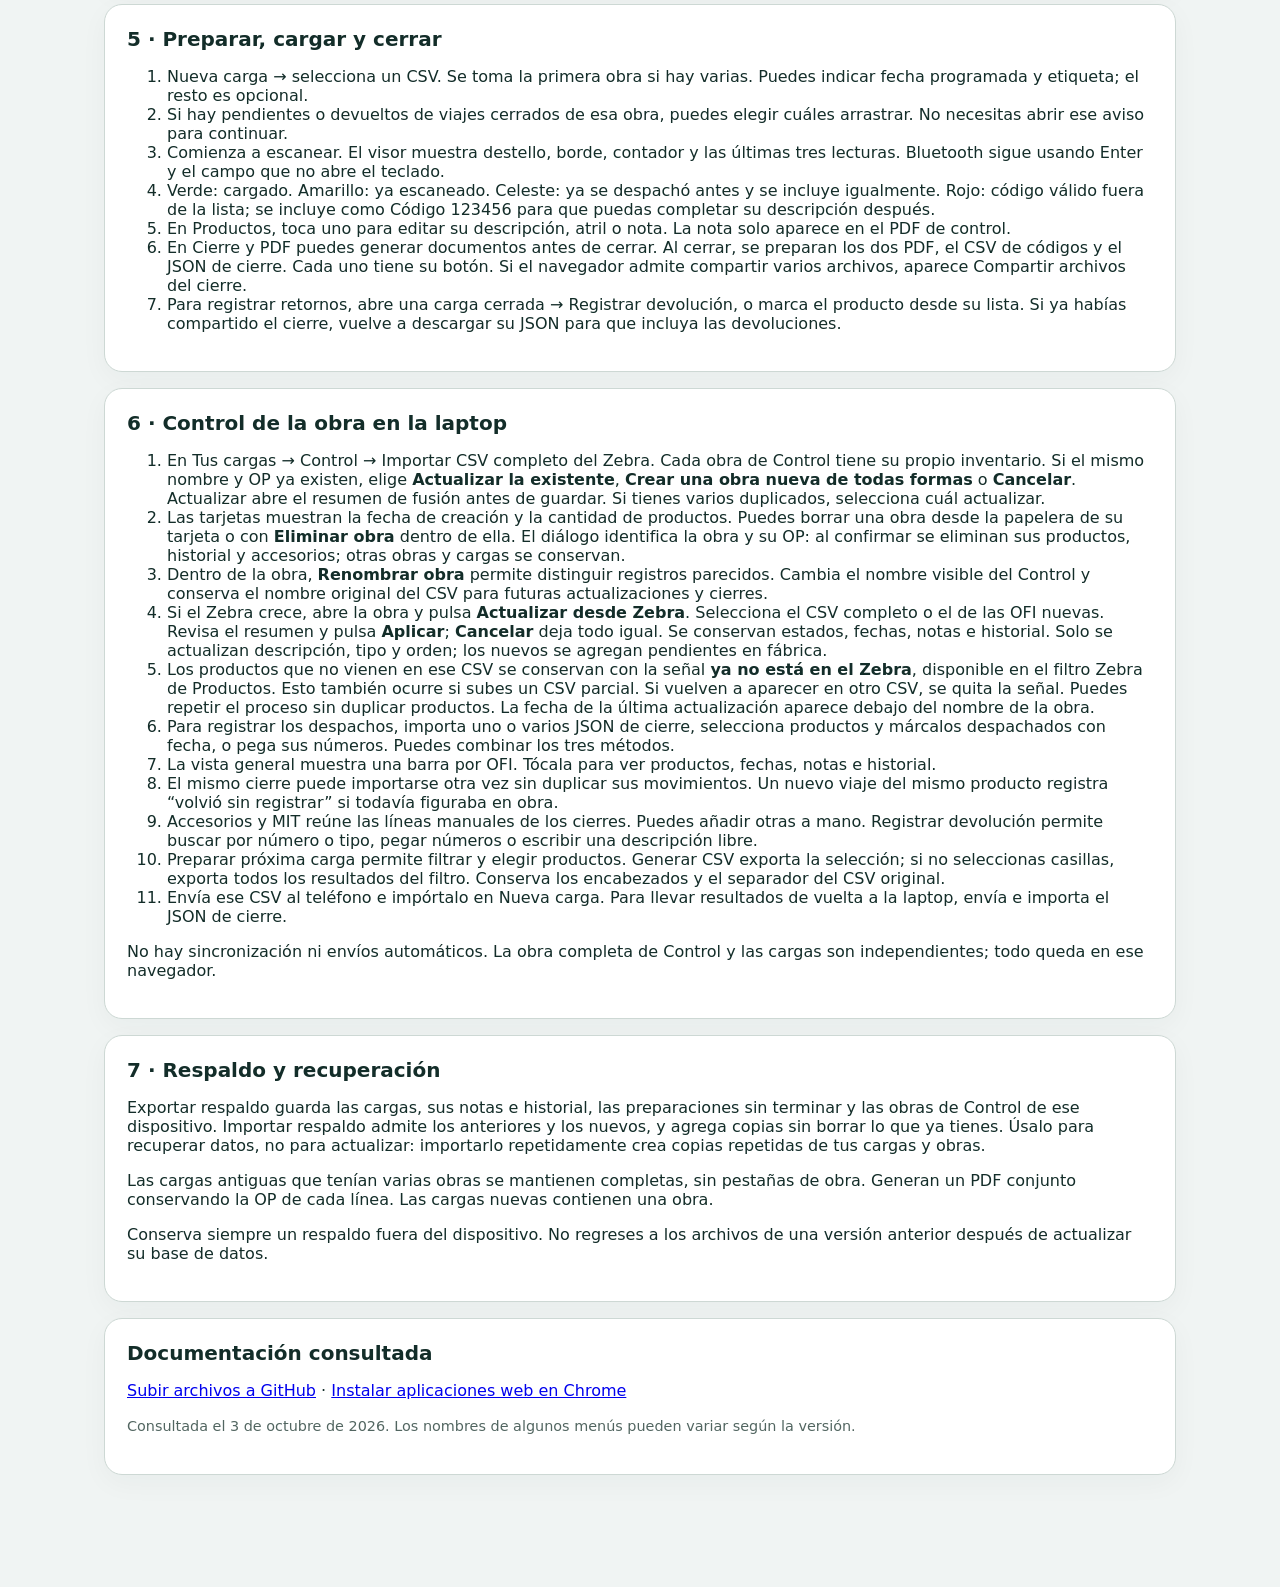
==== commit f9177a09: "Actualizar Tecma Despachos a 2.0.2" ====
--- a/ACTUALIZAR.html
+++ b/ACTUALIZAR.html
@@ -1,9 +1,9 @@
-<!doctype html><html lang="es-CL"><head><meta charset="utf-8"><meta name="viewport" content="width=device-width, initial-scale=1"><title>Actualizar Tecma Despachos 2.0.1</title><link rel="stylesheet" href="./styles.css"></head><body><header class="topbar"><a class="brand" href="./"><span class="brand-mark">T</span><span>tecma<small>DESPACHOS</small></span></a></header><main id="app"><div class="eyebrow">Versión 2.0.1</div><h1>Actualizar e instalar</h1><p class="muted">Instrucciones para la app que ya tienes en GitHub Pages.</p><div class="stack">
+<!doctype html><html lang="es-CL"><head><meta charset="utf-8"><meta name="viewport" content="width=device-width, initial-scale=1"><title>Actualizar Tecma Despachos 2.0.2</title><link rel="stylesheet" href="./styles.css"></head><body><header class="topbar"><a class="brand" href="./"><span class="brand-mark">T</span><span>tecma<small>DESPACHOS</small></span></a></header><main id="app"><div class="eyebrow">Versión 2.0.2</div><h1>Actualizar e instalar</h1><p class="muted">Instrucciones para la app que ya tienes en GitHub Pages.</p><div class="stack">
 <section class="card"><h2>1 · Guarda una copia de tus cargas</h2><ol><li>En el teléfono, abre la versión que tienes instalada.</li><li>En Tus cargas, toca <strong>Exportar respaldo</strong> y guarda el archivo JSON. Envíatelo a la laptop o guárdalo también fuera del teléfono.</li><li>Haz lo mismo en la laptop si allí tienes otras cargas. Cada dispositivo tiene sus propios datos.</li></ol><p>La actualización conserva las cargas automáticamente. El respaldo es una copia adicional. No borres los datos del sitio, no desinstales la app y no cambies el nombre del repositorio ni su dirección.</p></section>
-<section class="card"><h2>2 · Sube la actualización a GitHub</h2><ol><li>Descarga el ZIP de Tecma Despachos y, en Windows, haz clic derecho → <strong>Extraer todo</strong>.</li><li>Abre la carpeta <strong>tecma-despachos</strong>. Dentro verás index.html, app.js, core.js, styles.css, sw.js y las carpetas lib e icons.</li><li>En GitHub, abre el mismo repositorio que publicaste. Entra en <strong>Code</strong> y comprueba que estás en <strong>main</strong>.</li><li>Debes estar en el lugar donde ya aparece tu index.html. Elige <strong>Add file → Upload files</strong>.</li><li>Arrastra <strong>todo el contenido de tecma-despachos</strong>, incluidos lib e icons. Arrastra los archivos y esas dos carpetas, no la carpeta exterior tecma-despachos ni el ZIP.</li><li>Escribe “Actualizar Tecma Despachos a 2.0.1”. Guarda con <strong>Commit changes</strong>. Si GitHub te propone una rama y una solicitud de cambios, complétala y únela a main.</li><li>Comprueba que <strong>control.js, control-ui.js y ACTUALIZAR.html</strong> quedaron junto a index.html. GitHub reemplazará los archivos con el mismo nombre.</li><li>Abre <strong>Actions</strong> y espera que la publicación de Pages termine con marca verde. Mantén <strong>Settings → Pages → main → / (root)</strong> como estaba.</li></ol><p>Sube únicamente los archivos de la aplicación. Los respaldos personales, CSV de obras y JSON de cierres se importan dentro de la app.</p></section>
-<section class="card"><h2>3 · Actualiza el teléfono</h2><ol><li>Con internet, abre la app desde su icono. Déjala abierta unos momentos para que descargue la actualización.</li><li>Cierra la app desde las aplicaciones recientes. Cierra también cualquier pestaña de Chrome que tenga Tecma abierta. Espera unos segundos antes de abrirla otra vez.</li><li>Vuelve a abrirla desde el icono. Si todavía ves la versión anterior, repite una vez el paso anterior después de abrirla con internet.</li><li>En Tus cargas, al final, debe aparecer <strong>Versión 2.0.1</strong>. Arriba debe aparecer <strong>Lista para usar sin conexión</strong>.</li><li>Comprueba que están tus cargas. Los productos que antes eran “no enviado” aparecerán pendientes y tendrán su motivo como nota.</li><li>Prueba una carga de ejemplo en modo avión. Verifica que puedas abrirla, escanear y generar los PDF.</li></ol><p>La primera actualización se aplica al cerrar todas las ventanas anteriores; no necesitas borrar caché ni almacenamiento. En la versión nueva tienes además <strong>Buscar actualización</strong> al final del inicio.</p></section>
-<section class="card"><h2>4 · Actualiza e instala en la laptop</h2><ol><li>En el mismo perfil de Chrome que usabas antes, abre el enlace HTTPS de tu app publicada.</li><li>Para actualizar, deja que descargue la versión, cierra todas las ventanas y pestañas de Tecma y vuelve a abrir el enlace. Verifica Versión 2.0.1.</li><li>Para instalar: pulsa el icono de instalar que puede aparecer a la derecha de la barra de direcciones. Si no aparece, abre <strong>⋮ → Enviar, guardar y compartir → Instalar página como aplicación…</strong>.</li><li>Confirma <strong>Instalar</strong>. Si ya estaba instalada, basta con abrirla.</li><li>Para tenerla a mano, búscala como Tecma en Inicio de Windows. Con la app abierta, haz clic derecho en su icono de la barra de tareas → <strong>Anclar a la barra de tareas</strong>.</li><li>Para un acceso en el escritorio: abre <strong>chrome://apps</strong> en Chrome, haz clic derecho sobre Tecma y busca <strong>Crear accesos directos</strong>; marca Escritorio si aparece. Como alternativa, desde Inicio abre la ubicación del acceso directo y usa Enviar a → Escritorio (crear acceso directo).</li><li>Maximiza la ventana. <strong>Control</strong> aparece a partir de 1000 píxeles de ancho de ventana. Una laptop con la ventana muy estrecha puede ocultarlo.</li></ol><p>El icono abre la misma aplicación y usa los datos del mismo perfil del navegador. No uses incógnito para trabajar.</p></section>
+<section class="card"><h2>2 · Sube la actualización a GitHub</h2><ol><li>Descarga el ZIP de Tecma Despachos y, en Windows, haz clic derecho → <strong>Extraer todo</strong>.</li><li>Abre la carpeta <strong>tecma-despachos</strong>. Dentro verás index.html, app.js, core.js, styles.css, sw.js y las carpetas lib e icons.</li><li>En GitHub, abre el mismo repositorio que publicaste. Entra en <strong>Code</strong> y comprueba que estás en <strong>main</strong>.</li><li>Debes estar en el lugar donde ya aparece tu index.html. Elige <strong>Add file → Upload files</strong>.</li><li>Arrastra <strong>todo el contenido de tecma-despachos</strong>, incluidos lib e icons. Arrastra los archivos y esas dos carpetas, no la carpeta exterior tecma-despachos ni el ZIP.</li><li>Escribe “Actualizar Tecma Despachos a 2.0.2”. Guarda con <strong>Commit changes</strong>. Si GitHub te propone una rama y una solicitud de cambios, complétala y únela a main.</li><li>Comprueba que <strong>control.js, control-ui.js y ACTUALIZAR.html</strong> quedaron junto a index.html. GitHub reemplazará los archivos con el mismo nombre.</li><li>Abre <strong>Actions</strong> y espera que la publicación de Pages termine con marca verde. Mantén <strong>Settings → Pages → main → / (root)</strong> como estaba.</li></ol><p>Sube únicamente los archivos de la aplicación. Los respaldos personales, CSV de obras y JSON de cierres se importan dentro de la app.</p></section>
+<section class="card"><h2>3 · Actualiza el teléfono</h2><ol><li>Con internet, abre la app desde su icono. Déjala abierta unos momentos para que descargue la actualización.</li><li>Cierra la app desde las aplicaciones recientes. Cierra también cualquier pestaña de Chrome que tenga Tecma abierta. Espera unos segundos antes de abrirla otra vez.</li><li>Vuelve a abrirla desde el icono. Si todavía ves la versión anterior, repite una vez el paso anterior después de abrirla con internet.</li><li>En Tus cargas, al final, debe aparecer <strong>Versión 2.0.2</strong>. Arriba debe aparecer <strong>Lista para usar sin conexión</strong>.</li><li>Comprueba que están tus cargas. Los productos que antes eran “no enviado” aparecerán pendientes y tendrán su motivo como nota.</li><li>Prueba una carga de ejemplo en modo avión. Verifica que puedas abrirla, escanear y generar los PDF.</li></ol><p>La primera actualización se aplica al cerrar todas las ventanas anteriores; no necesitas borrar caché ni almacenamiento. En la versión nueva tienes además <strong>Buscar actualización</strong> al final del inicio.</p></section>
+<section class="card"><h2>4 · Actualiza e instala en la laptop</h2><ol><li>En el mismo perfil de Chrome que usabas antes, abre el enlace HTTPS de tu app publicada.</li><li>Para actualizar, deja que descargue la versión, cierra todas las ventanas y pestañas de Tecma y vuelve a abrir el enlace. Verifica Versión 2.0.2.</li><li>Para instalar: pulsa el icono de instalar que puede aparecer a la derecha de la barra de direcciones. Si no aparece, abre <strong>⋮ → Enviar, guardar y compartir → Instalar página como aplicación…</strong>.</li><li>Confirma <strong>Instalar</strong>. Si ya estaba instalada, basta con abrirla.</li><li>Para tenerla a mano, búscala como Tecma en Inicio de Windows. Con la app abierta, haz clic derecho en su icono de la barra de tareas → <strong>Anclar a la barra de tareas</strong>.</li><li>Para un acceso en el escritorio: abre <strong>chrome://apps</strong> en Chrome, haz clic derecho sobre Tecma y busca <strong>Crear accesos directos</strong>; marca Escritorio si aparece. Como alternativa, desde Inicio abre la ubicación del acceso directo y usa Enviar a → Escritorio (crear acceso directo).</li><li>Maximiza la ventana. <strong>Control</strong> aparece a partir de 1000 píxeles de ancho de ventana. Una laptop con la ventana muy estrecha puede ocultarlo.</li></ol><p>El icono abre la misma aplicación y usa los datos del mismo perfil del navegador. No uses incógnito para trabajar.</p></section>
 <section class="card"><h2>5 · Preparar, cargar y cerrar</h2><ol><li>Nueva carga → selecciona un CSV. Se toma la primera obra si hay varias. Puedes indicar fecha programada y etiqueta; el resto es opcional.</li><li>Si hay pendientes o devueltos de viajes cerrados de esa obra, puedes elegir cuáles arrastrar. No necesitas abrir ese aviso para continuar.</li><li>Comienza a escanear. El visor muestra destello, borde, contador y las últimas tres lecturas. Bluetooth sigue usando Enter y el campo que no abre el teclado.</li><li>Verde: cargado. Amarillo: ya escaneado. Celeste: ya se despachó antes y se incluye igualmente. Rojo: código válido fuera de la lista; se incluye como Código 123456 para que puedas completar su descripción después.</li><li>En Productos, toca uno para editar su descripción, atril o nota. La nota solo aparece en el PDF de control.</li><li>En Cierre y PDF puedes generar documentos antes de cerrar. Al cerrar, se preparan los dos PDF, el CSV de códigos y el JSON de cierre. Cada uno tiene su botón. Si el navegador admite compartir varios archivos, aparece Compartir archivos del cierre.</li><li>Para registrar retornos, abre una carga cerrada → Registrar devolución, o marca el producto desde su lista. Si ya habías compartido el cierre, vuelve a descargar su JSON para que incluya las devoluciones.</li></ol></section>
-<section class="card"><h2>6 · Control de la obra en la laptop</h2><ol><li>En Tus cargas → Control → Importar CSV completo del Zebra. Cada obra de Control tiene su propio inventario.</li><li>Si el Zebra crece, abre la obra y pulsa <strong>Actualizar desde Zebra</strong>. Selecciona el CSV completo o el de las OFI nuevas. Revisa el resumen y pulsa <strong>Aplicar</strong>; <strong>Cancelar</strong> deja todo igual. Se conservan estados, fechas, notas e historial. Solo se actualizan descripción, tipo y orden; los nuevos se agregan pendientes en fábrica.</li><li>Los productos que no vienen en ese CSV se conservan con la señal <strong>ya no está en el Zebra</strong>, disponible en el filtro Zebra de Productos. Esto también ocurre si subes un CSV parcial. Si vuelven a aparecer en otro CSV, se quita la señal. Puedes repetir el proceso sin duplicar productos. La fecha de la última actualización aparece debajo del nombre de la obra.</li><li>Para registrar los despachos, importa uno o varios JSON de cierre, selecciona productos y márcalos despachados con fecha, o pega sus números. Puedes combinar los tres métodos.</li><li>La vista general muestra una barra por OFI. Tócala para ver productos, fechas, notas e historial.</li><li>El mismo cierre puede importarse otra vez sin duplicar sus movimientos. Un nuevo viaje del mismo producto registra “volvió sin registrar” si todavía figuraba en obra.</li><li>Accesorios y MIT reúne las líneas manuales de los cierres. Puedes añadir otras a mano. Registrar devolución permite buscar por número o tipo, pegar números o escribir una descripción libre.</li><li>Preparar próxima carga permite filtrar y elegir productos. Generar CSV exporta la selección; si no seleccionas casillas, exporta todos los resultados del filtro. Conserva los encabezados y el separador del CSV original.</li><li>Envía ese CSV al teléfono e impórtalo en Nueva carga. Para llevar resultados de vuelta a la laptop, envía e importa el JSON de cierre.</li></ol><p>No hay sincronización ni envíos automáticos. La obra completa de Control y las cargas son independientes; todo queda en ese navegador.</p></section>
+<section class="card"><h2>6 · Control de la obra en la laptop</h2><ol><li>En Tus cargas → Control → Importar CSV completo del Zebra. Cada obra de Control tiene su propio inventario. Si el mismo nombre y OP ya existen, elige <strong>Actualizar la existente</strong>, <strong>Crear una obra nueva de todas formas</strong> o <strong>Cancelar</strong>. Actualizar abre el resumen de fusión antes de guardar. Si tienes varios duplicados, selecciona cuál actualizar.</li><li>Las tarjetas muestran la fecha de creación y la cantidad de productos. Puedes borrar una obra desde la papelera de su tarjeta o con <strong>Eliminar obra</strong> dentro de ella. El diálogo identifica la obra y su OP: al confirmar se eliminan sus productos, historial y accesorios; otras obras y cargas se conservan.</li><li>Dentro de la obra, <strong>Renombrar obra</strong> permite distinguir registros parecidos. Cambia el nombre visible del Control y conserva el nombre original del CSV para futuras actualizaciones y cierres.</li><li>Si el Zebra crece, abre la obra y pulsa <strong>Actualizar desde Zebra</strong>. Selecciona el CSV completo o el de las OFI nuevas. Revisa el resumen y pulsa <strong>Aplicar</strong>; <strong>Cancelar</strong> deja todo igual. Se conservan estados, fechas, notas e historial. Solo se actualizan descripción, tipo y orden; los nuevos se agregan pendientes en fábrica.</li><li>Los productos que no vienen en ese CSV se conservan con la señal <strong>ya no está en el Zebra</strong>, disponible en el filtro Zebra de Productos. Esto también ocurre si subes un CSV parcial. Si vuelven a aparecer en otro CSV, se quita la señal. Puedes repetir el proceso sin duplicar productos. La fecha de la última actualización aparece debajo del nombre de la obra.</li><li>Para registrar los despachos, importa uno o varios JSON de cierre, selecciona productos y márcalos despachados con fecha, o pega sus números. Puedes combinar los tres métodos.</li><li>La vista general muestra una barra por OFI. Tócala para ver productos, fechas, notas e historial.</li><li>El mismo cierre puede importarse otra vez sin duplicar sus movimientos. Un nuevo viaje del mismo producto registra “volvió sin registrar” si todavía figuraba en obra.</li><li>Accesorios y MIT reúne las líneas manuales de los cierres. Puedes añadir otras a mano. Registrar devolución permite buscar por número o tipo, pegar números o escribir una descripción libre.</li><li>Preparar próxima carga permite filtrar y elegir productos. Generar CSV exporta la selección; si no seleccionas casillas, exporta todos los resultados del filtro. Conserva los encabezados y el separador del CSV original.</li><li>Envía ese CSV al teléfono e impórtalo en Nueva carga. Para llevar resultados de vuelta a la laptop, envía e importa el JSON de cierre.</li></ol><p>No hay sincronización ni envíos automáticos. La obra completa de Control y las cargas son independientes; todo queda en ese navegador.</p></section>
 <section class="card"><h2>7 · Respaldo y recuperación</h2><p>Exportar respaldo guarda las cargas, sus notas e historial, las preparaciones sin terminar y las obras de Control de ese dispositivo. Importar respaldo admite los anteriores y los nuevos, y agrega copias sin borrar lo que ya tienes. Úsalo para recuperar datos, no para actualizar: importarlo repetidamente crea copias repetidas de tus cargas y obras.</p><p>Las cargas antiguas que tenían varias obras se mantienen completas, sin pestañas de obra. Generan un PDF conjunto conservando la OP de cada línea. Las cargas nuevas contienen una obra.</p><p>Conserva siempre un respaldo fuera del dispositivo. No regreses a los archivos de una versión anterior después de actualizar su base de datos.</p></section>
 <section class="card"><h2>Documentación consultada</h2><p><a href="https://docs.github.com/en/repositories/working-with-files/managing-files/adding-a-file-to-a-repository">Subir archivos a GitHub</a> · <a href="https://support.google.com/chrome/answer/9658361?hl=es">Instalar aplicaciones web en Chrome</a></p><p class="muted subtext">Consultada el 3 de octubre de 2026. Los nombres de algunos menús pueden variar según la versión.</p></section></div></main></body></html>
--- a/styles.css
+++ b/styles.css
@@ -13,3 +13,9 @@
 .camera-recent{display:flex;gap:5px;padding:6px;overflow:hidden}.read-chip{flex:1;border-radius:6px;padding:5px;font-size:.75rem;line-height:1.25}.read-chip b{display:block}.read-chip.success{background:#dcf5e1;color:#174e27}.read-chip.warning{background:#fff3c9;color:#65490a}.read-chip.info{background:#e0f1f7;color:#215566}.read-chip.error{background:#ffe4e1;color:#862b23}
 .product.devuelto{border-left-color:#dab349}.product.trasladado{border-left-color:#9caaa4}.control-actions{position:sticky;top:0;background:var(--bg);z-index:4;padding:10px 0}.ofi-card{display:flex;flex-direction:column;align-items:stretch;gap:14px}.ofi-bar{display:flex;height:32px;background:var(--bg);overflow:hidden;border-radius:8px}.ofi-bar>span{display:grid;place-items:center;min-width:0}.in-work{background:#dcf5e1;color:#174e27}.returned{background:#fff3c9;color:#65490a}.at-factory{background:#e9eeeb;color:#3b5146}.control-product{flex-wrap:nowrap;gap:10px}.control-product .product{flex:1}.control-product .state{max-width:145px}
 .tabs .count-pill{color:var(--ink)}
+/* Lista de obras de Control: filas parejas y acciones fuera del enlace. */
+.control-project-grid{grid-auto-rows:1fr;align-items:stretch}
+.control-project-card{position:relative;display:flex;min-width:0;margin:0}
+.control-project-link{flex:1;min-width:0;min-height:116px;margin:0;padding-inline:64px;flex-direction:column;overflow-wrap:anywhere}
+.control-project-link small{font-weight:400}
+.control-project-card>.icon-button{position:absolute;top:8px;right:8px}
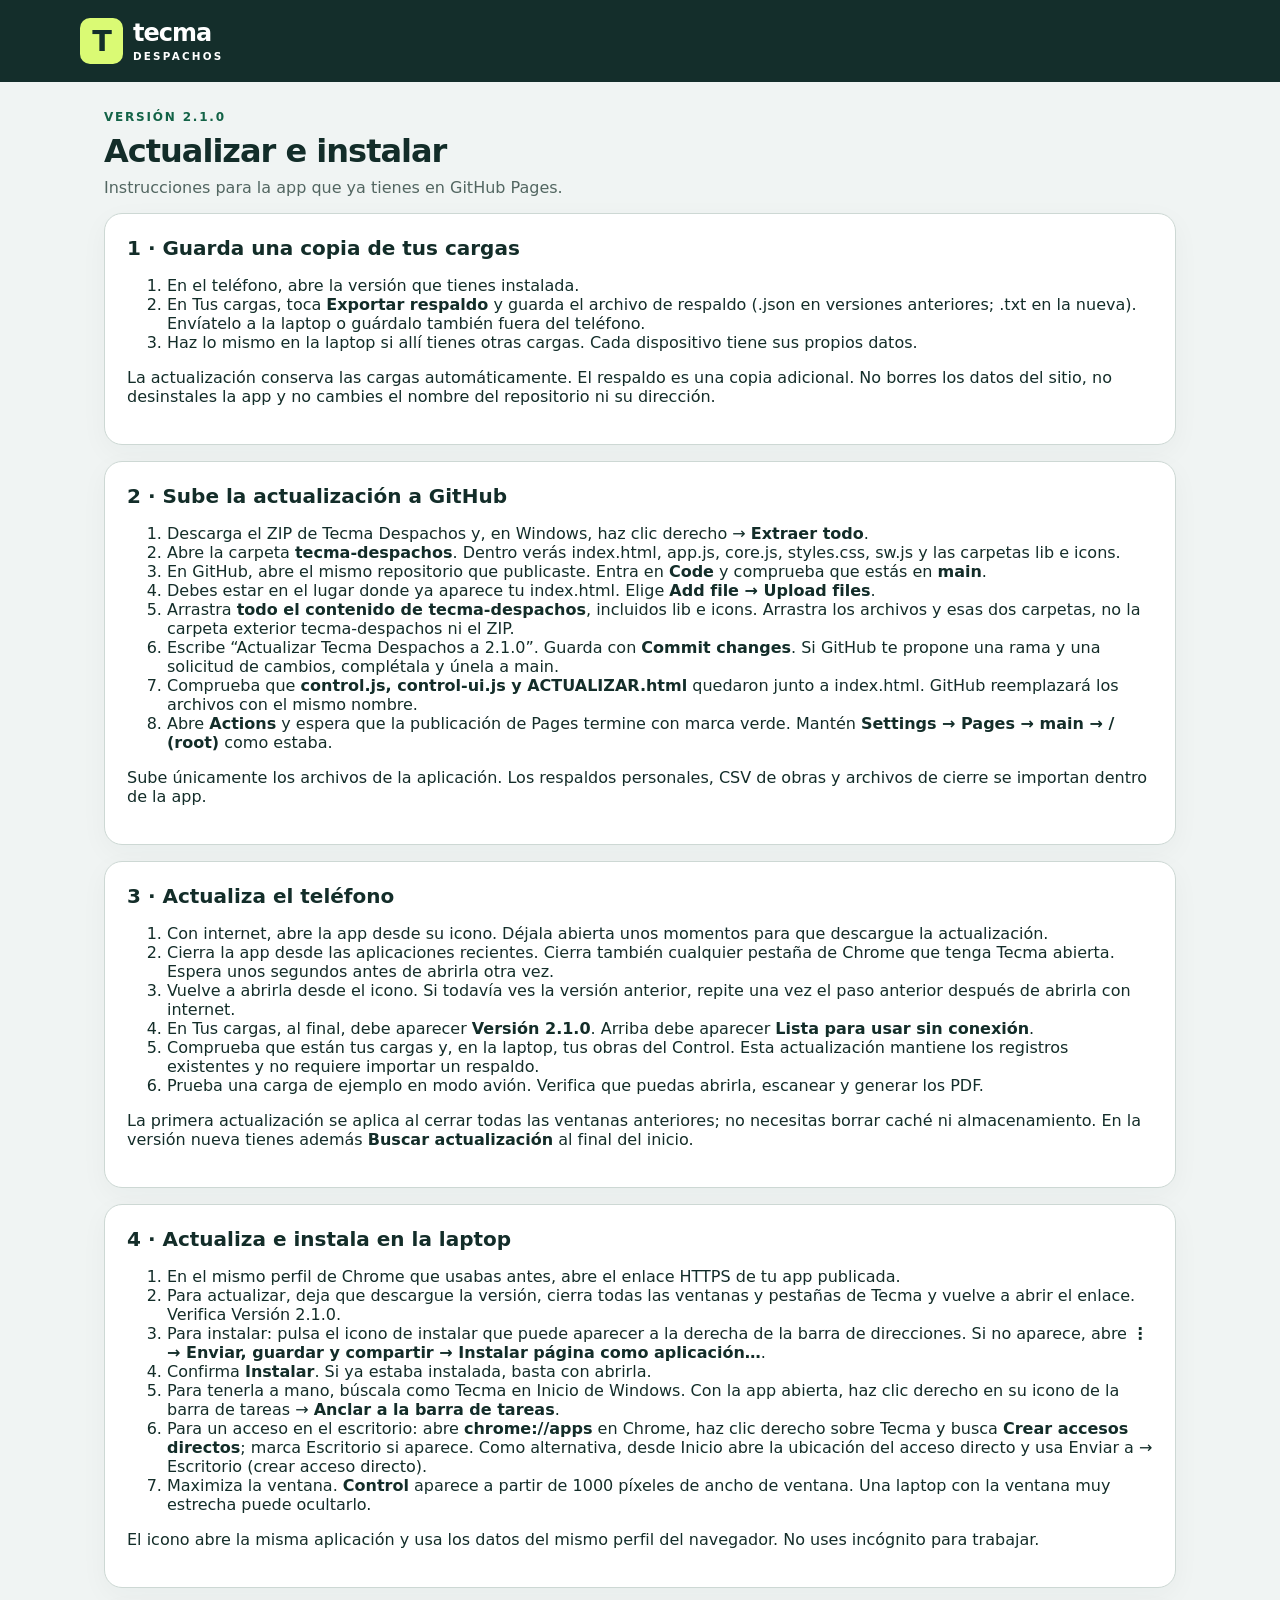
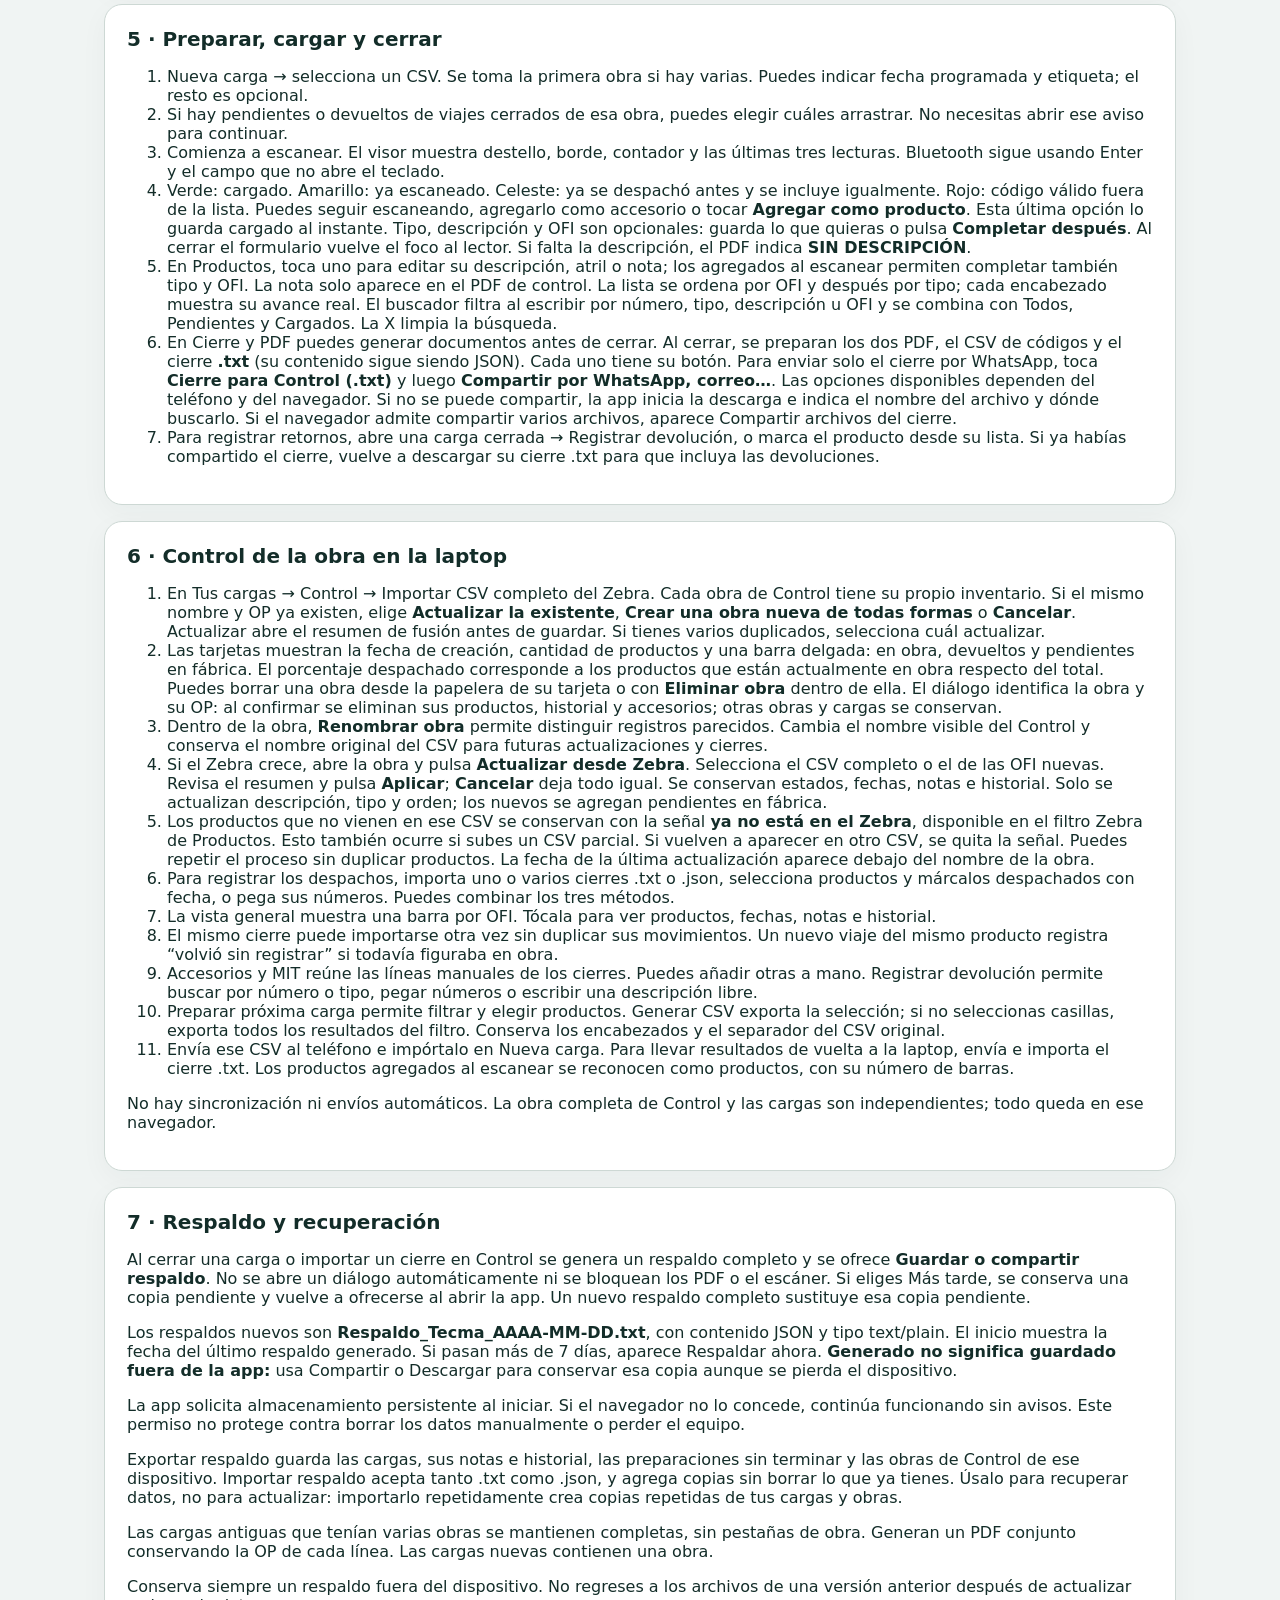
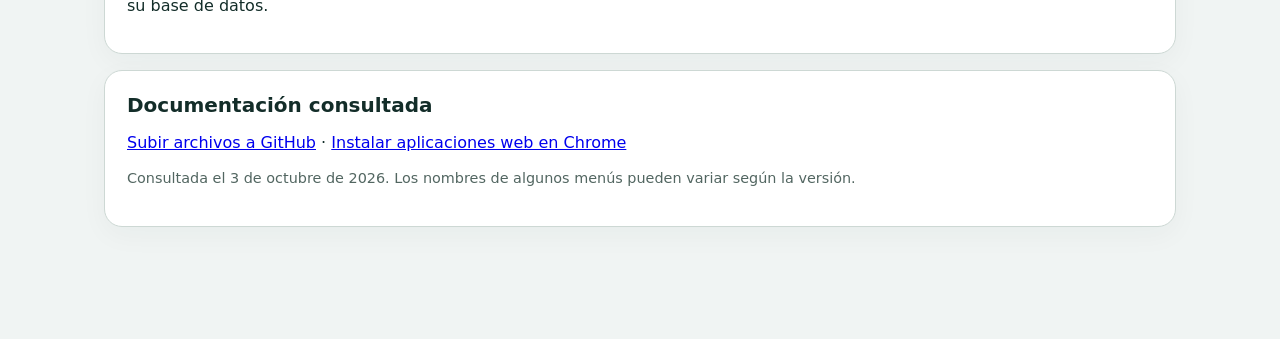
==== commit 7b211ccb: "Actualizar Tecma Despachos a 2.1.0" ====
--- a/ACTUALIZAR.html
+++ b/ACTUALIZAR.html
@@ -1,9 +1,9 @@
-<!doctype html><html lang="es-CL"><head><meta charset="utf-8"><meta name="viewport" content="width=device-width, initial-scale=1"><title>Actualizar Tecma Despachos 2.0.2</title><link rel="stylesheet" href="./styles.css"></head><body><header class="topbar"><a class="brand" href="./"><span class="brand-mark">T</span><span>tecma<small>DESPACHOS</small></span></a></header><main id="app"><div class="eyebrow">Versión 2.0.2</div><h1>Actualizar e instalar</h1><p class="muted">Instrucciones para la app que ya tienes en GitHub Pages.</p><div class="stack">
-<section class="card"><h2>1 · Guarda una copia de tus cargas</h2><ol><li>En el teléfono, abre la versión que tienes instalada.</li><li>En Tus cargas, toca <strong>Exportar respaldo</strong> y guarda el archivo JSON. Envíatelo a la laptop o guárdalo también fuera del teléfono.</li><li>Haz lo mismo en la laptop si allí tienes otras cargas. Cada dispositivo tiene sus propios datos.</li></ol><p>La actualización conserva las cargas automáticamente. El respaldo es una copia adicional. No borres los datos del sitio, no desinstales la app y no cambies el nombre del repositorio ni su dirección.</p></section>
-<section class="card"><h2>2 · Sube la actualización a GitHub</h2><ol><li>Descarga el ZIP de Tecma Despachos y, en Windows, haz clic derecho → <strong>Extraer todo</strong>.</li><li>Abre la carpeta <strong>tecma-despachos</strong>. Dentro verás index.html, app.js, core.js, styles.css, sw.js y las carpetas lib e icons.</li><li>En GitHub, abre el mismo repositorio que publicaste. Entra en <strong>Code</strong> y comprueba que estás en <strong>main</strong>.</li><li>Debes estar en el lugar donde ya aparece tu index.html. Elige <strong>Add file → Upload files</strong>.</li><li>Arrastra <strong>todo el contenido de tecma-despachos</strong>, incluidos lib e icons. Arrastra los archivos y esas dos carpetas, no la carpeta exterior tecma-despachos ni el ZIP.</li><li>Escribe “Actualizar Tecma Despachos a 2.0.2”. Guarda con <strong>Commit changes</strong>. Si GitHub te propone una rama y una solicitud de cambios, complétala y únela a main.</li><li>Comprueba que <strong>control.js, control-ui.js y ACTUALIZAR.html</strong> quedaron junto a index.html. GitHub reemplazará los archivos con el mismo nombre.</li><li>Abre <strong>Actions</strong> y espera que la publicación de Pages termine con marca verde. Mantén <strong>Settings → Pages → main → / (root)</strong> como estaba.</li></ol><p>Sube únicamente los archivos de la aplicación. Los respaldos personales, CSV de obras y JSON de cierres se importan dentro de la app.</p></section>
-<section class="card"><h2>3 · Actualiza el teléfono</h2><ol><li>Con internet, abre la app desde su icono. Déjala abierta unos momentos para que descargue la actualización.</li><li>Cierra la app desde las aplicaciones recientes. Cierra también cualquier pestaña de Chrome que tenga Tecma abierta. Espera unos segundos antes de abrirla otra vez.</li><li>Vuelve a abrirla desde el icono. Si todavía ves la versión anterior, repite una vez el paso anterior después de abrirla con internet.</li><li>En Tus cargas, al final, debe aparecer <strong>Versión 2.0.2</strong>. Arriba debe aparecer <strong>Lista para usar sin conexión</strong>.</li><li>Comprueba que están tus cargas. Los productos que antes eran “no enviado” aparecerán pendientes y tendrán su motivo como nota.</li><li>Prueba una carga de ejemplo en modo avión. Verifica que puedas abrirla, escanear y generar los PDF.</li></ol><p>La primera actualización se aplica al cerrar todas las ventanas anteriores; no necesitas borrar caché ni almacenamiento. En la versión nueva tienes además <strong>Buscar actualización</strong> al final del inicio.</p></section>
-<section class="card"><h2>4 · Actualiza e instala en la laptop</h2><ol><li>En el mismo perfil de Chrome que usabas antes, abre el enlace HTTPS de tu app publicada.</li><li>Para actualizar, deja que descargue la versión, cierra todas las ventanas y pestañas de Tecma y vuelve a abrir el enlace. Verifica Versión 2.0.2.</li><li>Para instalar: pulsa el icono de instalar que puede aparecer a la derecha de la barra de direcciones. Si no aparece, abre <strong>⋮ → Enviar, guardar y compartir → Instalar página como aplicación…</strong>.</li><li>Confirma <strong>Instalar</strong>. Si ya estaba instalada, basta con abrirla.</li><li>Para tenerla a mano, búscala como Tecma en Inicio de Windows. Con la app abierta, haz clic derecho en su icono de la barra de tareas → <strong>Anclar a la barra de tareas</strong>.</li><li>Para un acceso en el escritorio: abre <strong>chrome://apps</strong> en Chrome, haz clic derecho sobre Tecma y busca <strong>Crear accesos directos</strong>; marca Escritorio si aparece. Como alternativa, desde Inicio abre la ubicación del acceso directo y usa Enviar a → Escritorio (crear acceso directo).</li><li>Maximiza la ventana. <strong>Control</strong> aparece a partir de 1000 píxeles de ancho de ventana. Una laptop con la ventana muy estrecha puede ocultarlo.</li></ol><p>El icono abre la misma aplicación y usa los datos del mismo perfil del navegador. No uses incógnito para trabajar.</p></section>
-<section class="card"><h2>5 · Preparar, cargar y cerrar</h2><ol><li>Nueva carga → selecciona un CSV. Se toma la primera obra si hay varias. Puedes indicar fecha programada y etiqueta; el resto es opcional.</li><li>Si hay pendientes o devueltos de viajes cerrados de esa obra, puedes elegir cuáles arrastrar. No necesitas abrir ese aviso para continuar.</li><li>Comienza a escanear. El visor muestra destello, borde, contador y las últimas tres lecturas. Bluetooth sigue usando Enter y el campo que no abre el teclado.</li><li>Verde: cargado. Amarillo: ya escaneado. Celeste: ya se despachó antes y se incluye igualmente. Rojo: código válido fuera de la lista; se incluye como Código 123456 para que puedas completar su descripción después.</li><li>En Productos, toca uno para editar su descripción, atril o nota. La nota solo aparece en el PDF de control.</li><li>En Cierre y PDF puedes generar documentos antes de cerrar. Al cerrar, se preparan los dos PDF, el CSV de códigos y el JSON de cierre. Cada uno tiene su botón. Si el navegador admite compartir varios archivos, aparece Compartir archivos del cierre.</li><li>Para registrar retornos, abre una carga cerrada → Registrar devolución, o marca el producto desde su lista. Si ya habías compartido el cierre, vuelve a descargar su JSON para que incluya las devoluciones.</li></ol></section>
-<section class="card"><h2>6 · Control de la obra en la laptop</h2><ol><li>En Tus cargas → Control → Importar CSV completo del Zebra. Cada obra de Control tiene su propio inventario. Si el mismo nombre y OP ya existen, elige <strong>Actualizar la existente</strong>, <strong>Crear una obra nueva de todas formas</strong> o <strong>Cancelar</strong>. Actualizar abre el resumen de fusión antes de guardar. Si tienes varios duplicados, selecciona cuál actualizar.</li><li>Las tarjetas muestran la fecha de creación y la cantidad de productos. Puedes borrar una obra desde la papelera de su tarjeta o con <strong>Eliminar obra</strong> dentro de ella. El diálogo identifica la obra y su OP: al confirmar se eliminan sus productos, historial y accesorios; otras obras y cargas se conservan.</li><li>Dentro de la obra, <strong>Renombrar obra</strong> permite distinguir registros parecidos. Cambia el nombre visible del Control y conserva el nombre original del CSV para futuras actualizaciones y cierres.</li><li>Si el Zebra crece, abre la obra y pulsa <strong>Actualizar desde Zebra</strong>. Selecciona el CSV completo o el de las OFI nuevas. Revisa el resumen y pulsa <strong>Aplicar</strong>; <strong>Cancelar</strong> deja todo igual. Se conservan estados, fechas, notas e historial. Solo se actualizan descripción, tipo y orden; los nuevos se agregan pendientes en fábrica.</li><li>Los productos que no vienen en ese CSV se conservan con la señal <strong>ya no está en el Zebra</strong>, disponible en el filtro Zebra de Productos. Esto también ocurre si subes un CSV parcial. Si vuelven a aparecer en otro CSV, se quita la señal. Puedes repetir el proceso sin duplicar productos. La fecha de la última actualización aparece debajo del nombre de la obra.</li><li>Para registrar los despachos, importa uno o varios JSON de cierre, selecciona productos y márcalos despachados con fecha, o pega sus números. Puedes combinar los tres métodos.</li><li>La vista general muestra una barra por OFI. Tócala para ver productos, fechas, notas e historial.</li><li>El mismo cierre puede importarse otra vez sin duplicar sus movimientos. Un nuevo viaje del mismo producto registra “volvió sin registrar” si todavía figuraba en obra.</li><li>Accesorios y MIT reúne las líneas manuales de los cierres. Puedes añadir otras a mano. Registrar devolución permite buscar por número o tipo, pegar números o escribir una descripción libre.</li><li>Preparar próxima carga permite filtrar y elegir productos. Generar CSV exporta la selección; si no seleccionas casillas, exporta todos los resultados del filtro. Conserva los encabezados y el separador del CSV original.</li><li>Envía ese CSV al teléfono e impórtalo en Nueva carga. Para llevar resultados de vuelta a la laptop, envía e importa el JSON de cierre.</li></ol><p>No hay sincronización ni envíos automáticos. La obra completa de Control y las cargas son independientes; todo queda en ese navegador.</p></section>
-<section class="card"><h2>7 · Respaldo y recuperación</h2><p>Exportar respaldo guarda las cargas, sus notas e historial, las preparaciones sin terminar y las obras de Control de ese dispositivo. Importar respaldo admite los anteriores y los nuevos, y agrega copias sin borrar lo que ya tienes. Úsalo para recuperar datos, no para actualizar: importarlo repetidamente crea copias repetidas de tus cargas y obras.</p><p>Las cargas antiguas que tenían varias obras se mantienen completas, sin pestañas de obra. Generan un PDF conjunto conservando la OP de cada línea. Las cargas nuevas contienen una obra.</p><p>Conserva siempre un respaldo fuera del dispositivo. No regreses a los archivos de una versión anterior después de actualizar su base de datos.</p></section>
+<!doctype html><html lang="es-CL"><head><meta charset="utf-8"><meta name="viewport" content="width=device-width, initial-scale=1"><title>Actualizar Tecma Despachos 2.1.0</title><link rel="stylesheet" href="./styles.css"></head><body><header class="topbar"><a class="brand" href="./"><span class="brand-mark">T</span><span>tecma<small>DESPACHOS</small></span></a></header><main id="app"><div class="eyebrow">Versión 2.1.0</div><h1>Actualizar e instalar</h1><p class="muted">Instrucciones para la app que ya tienes en GitHub Pages.</p><div class="stack">
+<section class="card"><h2>1 · Guarda una copia de tus cargas</h2><ol><li>En el teléfono, abre la versión que tienes instalada.</li><li>En Tus cargas, toca <strong>Exportar respaldo</strong> y guarda el archivo de respaldo (.json en versiones anteriores; .txt en la nueva). Envíatelo a la laptop o guárdalo también fuera del teléfono.</li><li>Haz lo mismo en la laptop si allí tienes otras cargas. Cada dispositivo tiene sus propios datos.</li></ol><p>La actualización conserva las cargas automáticamente. El respaldo es una copia adicional. No borres los datos del sitio, no desinstales la app y no cambies el nombre del repositorio ni su dirección.</p></section>
+<section class="card"><h2>2 · Sube la actualización a GitHub</h2><ol><li>Descarga el ZIP de Tecma Despachos y, en Windows, haz clic derecho → <strong>Extraer todo</strong>.</li><li>Abre la carpeta <strong>tecma-despachos</strong>. Dentro verás index.html, app.js, core.js, styles.css, sw.js y las carpetas lib e icons.</li><li>En GitHub, abre el mismo repositorio que publicaste. Entra en <strong>Code</strong> y comprueba que estás en <strong>main</strong>.</li><li>Debes estar en el lugar donde ya aparece tu index.html. Elige <strong>Add file → Upload files</strong>.</li><li>Arrastra <strong>todo el contenido de tecma-despachos</strong>, incluidos lib e icons. Arrastra los archivos y esas dos carpetas, no la carpeta exterior tecma-despachos ni el ZIP.</li><li>Escribe “Actualizar Tecma Despachos a 2.1.0”. Guarda con <strong>Commit changes</strong>. Si GitHub te propone una rama y una solicitud de cambios, complétala y únela a main.</li><li>Comprueba que <strong>control.js, control-ui.js y ACTUALIZAR.html</strong> quedaron junto a index.html. GitHub reemplazará los archivos con el mismo nombre.</li><li>Abre <strong>Actions</strong> y espera que la publicación de Pages termine con marca verde. Mantén <strong>Settings → Pages → main → / (root)</strong> como estaba.</li></ol><p>Sube únicamente los archivos de la aplicación. Los respaldos personales, CSV de obras y archivos de cierre se importan dentro de la app.</p></section>
+<section class="card"><h2>3 · Actualiza el teléfono</h2><ol><li>Con internet, abre la app desde su icono. Déjala abierta unos momentos para que descargue la actualización.</li><li>Cierra la app desde las aplicaciones recientes. Cierra también cualquier pestaña de Chrome que tenga Tecma abierta. Espera unos segundos antes de abrirla otra vez.</li><li>Vuelve a abrirla desde el icono. Si todavía ves la versión anterior, repite una vez el paso anterior después de abrirla con internet.</li><li>En Tus cargas, al final, debe aparecer <strong>Versión 2.1.0</strong>. Arriba debe aparecer <strong>Lista para usar sin conexión</strong>.</li><li>Comprueba que están tus cargas y, en la laptop, tus obras del Control. Esta actualización mantiene los registros existentes y no requiere importar un respaldo.</li><li>Prueba una carga de ejemplo en modo avión. Verifica que puedas abrirla, escanear y generar los PDF.</li></ol><p>La primera actualización se aplica al cerrar todas las ventanas anteriores; no necesitas borrar caché ni almacenamiento. En la versión nueva tienes además <strong>Buscar actualización</strong> al final del inicio.</p></section>
+<section class="card"><h2>4 · Actualiza e instala en la laptop</h2><ol><li>En el mismo perfil de Chrome que usabas antes, abre el enlace HTTPS de tu app publicada.</li><li>Para actualizar, deja que descargue la versión, cierra todas las ventanas y pestañas de Tecma y vuelve a abrir el enlace. Verifica Versión 2.1.0.</li><li>Para instalar: pulsa el icono de instalar que puede aparecer a la derecha de la barra de direcciones. Si no aparece, abre <strong>⋮ → Enviar, guardar y compartir → Instalar página como aplicación…</strong>.</li><li>Confirma <strong>Instalar</strong>. Si ya estaba instalada, basta con abrirla.</li><li>Para tenerla a mano, búscala como Tecma en Inicio de Windows. Con la app abierta, haz clic derecho en su icono de la barra de tareas → <strong>Anclar a la barra de tareas</strong>.</li><li>Para un acceso en el escritorio: abre <strong>chrome://apps</strong> en Chrome, haz clic derecho sobre Tecma y busca <strong>Crear accesos directos</strong>; marca Escritorio si aparece. Como alternativa, desde Inicio abre la ubicación del acceso directo y usa Enviar a → Escritorio (crear acceso directo).</li><li>Maximiza la ventana. <strong>Control</strong> aparece a partir de 1000 píxeles de ancho de ventana. Una laptop con la ventana muy estrecha puede ocultarlo.</li></ol><p>El icono abre la misma aplicación y usa los datos del mismo perfil del navegador. No uses incógnito para trabajar.</p></section>
+<section class="card"><h2>5 · Preparar, cargar y cerrar</h2><ol><li>Nueva carga → selecciona un CSV. Se toma la primera obra si hay varias. Puedes indicar fecha programada y etiqueta; el resto es opcional.</li><li>Si hay pendientes o devueltos de viajes cerrados de esa obra, puedes elegir cuáles arrastrar. No necesitas abrir ese aviso para continuar.</li><li>Comienza a escanear. El visor muestra destello, borde, contador y las últimas tres lecturas. Bluetooth sigue usando Enter y el campo que no abre el teclado.</li><li>Verde: cargado. Amarillo: ya escaneado. Celeste: ya se despachó antes y se incluye igualmente. Rojo: código válido fuera de la lista. Puedes seguir escaneando, agregarlo como accesorio o tocar <strong>Agregar como producto</strong>. Esta última opción lo guarda cargado al instante. Tipo, descripción y OFI son opcionales: guarda lo que quieras o pulsa <strong>Completar después</strong>. Al cerrar el formulario vuelve el foco al lector. Si falta la descripción, el PDF indica <strong>SIN DESCRIPCIÓN</strong>.</li><li>En Productos, toca uno para editar su descripción, atril o nota; los agregados al escanear permiten completar también tipo y OFI. La nota solo aparece en el PDF de control. La lista se ordena por OFI y después por tipo; cada encabezado muestra su avance real. El buscador filtra al escribir por número, tipo, descripción u OFI y se combina con Todos, Pendientes y Cargados. La X limpia la búsqueda.</li><li>En Cierre y PDF puedes generar documentos antes de cerrar. Al cerrar, se preparan los dos PDF, el CSV de códigos y el cierre <strong>.txt</strong> (su contenido sigue siendo JSON). Cada uno tiene su botón. Para enviar solo el cierre por WhatsApp, toca <strong>Cierre para Control (.txt)</strong> y luego <strong>Compartir por WhatsApp, correo…</strong>. Las opciones disponibles dependen del teléfono y del navegador. Si no se puede compartir, la app inicia la descarga e indica el nombre del archivo y dónde buscarlo. Si el navegador admite compartir varios archivos, aparece Compartir archivos del cierre.</li><li>Para registrar retornos, abre una carga cerrada → Registrar devolución, o marca el producto desde su lista. Si ya habías compartido el cierre, vuelve a descargar su cierre .txt para que incluya las devoluciones.</li></ol></section>
+<section class="card"><h2>6 · Control de la obra en la laptop</h2><ol><li>En Tus cargas → Control → Importar CSV completo del Zebra. Cada obra de Control tiene su propio inventario. Si el mismo nombre y OP ya existen, elige <strong>Actualizar la existente</strong>, <strong>Crear una obra nueva de todas formas</strong> o <strong>Cancelar</strong>. Actualizar abre el resumen de fusión antes de guardar. Si tienes varios duplicados, selecciona cuál actualizar.</li><li>Las tarjetas muestran la fecha de creación, cantidad de productos y una barra delgada: en obra, devueltos y pendientes en fábrica. El porcentaje despachado corresponde a los productos que están actualmente en obra respecto del total. Puedes borrar una obra desde la papelera de su tarjeta o con <strong>Eliminar obra</strong> dentro de ella. El diálogo identifica la obra y su OP: al confirmar se eliminan sus productos, historial y accesorios; otras obras y cargas se conservan.</li><li>Dentro de la obra, <strong>Renombrar obra</strong> permite distinguir registros parecidos. Cambia el nombre visible del Control y conserva el nombre original del CSV para futuras actualizaciones y cierres.</li><li>Si el Zebra crece, abre la obra y pulsa <strong>Actualizar desde Zebra</strong>. Selecciona el CSV completo o el de las OFI nuevas. Revisa el resumen y pulsa <strong>Aplicar</strong>; <strong>Cancelar</strong> deja todo igual. Se conservan estados, fechas, notas e historial. Solo se actualizan descripción, tipo y orden; los nuevos se agregan pendientes en fábrica.</li><li>Los productos que no vienen en ese CSV se conservan con la señal <strong>ya no está en el Zebra</strong>, disponible en el filtro Zebra de Productos. Esto también ocurre si subes un CSV parcial. Si vuelven a aparecer en otro CSV, se quita la señal. Puedes repetir el proceso sin duplicar productos. La fecha de la última actualización aparece debajo del nombre de la obra.</li><li>Para registrar los despachos, importa uno o varios cierres .txt o .json, selecciona productos y márcalos despachados con fecha, o pega sus números. Puedes combinar los tres métodos.</li><li>La vista general muestra una barra por OFI. Tócala para ver productos, fechas, notas e historial.</li><li>El mismo cierre puede importarse otra vez sin duplicar sus movimientos. Un nuevo viaje del mismo producto registra “volvió sin registrar” si todavía figuraba en obra.</li><li>Accesorios y MIT reúne las líneas manuales de los cierres. Puedes añadir otras a mano. Registrar devolución permite buscar por número o tipo, pegar números o escribir una descripción libre.</li><li>Preparar próxima carga permite filtrar y elegir productos. Generar CSV exporta la selección; si no seleccionas casillas, exporta todos los resultados del filtro. Conserva los encabezados y el separador del CSV original.</li><li>Envía ese CSV al teléfono e impórtalo en Nueva carga. Para llevar resultados de vuelta a la laptop, envía e importa el cierre .txt. Los productos agregados al escanear se reconocen como productos, con su número de barras.</li></ol><p>No hay sincronización ni envíos automáticos. La obra completa de Control y las cargas son independientes; todo queda en ese navegador.</p></section>
+<section class="card"><h2>7 · Respaldo y recuperación</h2><p>Al cerrar una carga o importar un cierre en Control se genera un respaldo completo y se ofrece <strong>Guardar o compartir respaldo</strong>. No se abre un diálogo automáticamente ni se bloquean los PDF o el escáner. Si eliges Más tarde, se conserva una copia pendiente y vuelve a ofrecerse al abrir la app. Un nuevo respaldo completo sustituye esa copia pendiente.</p><p>Los respaldos nuevos son <strong>Respaldo_Tecma_AAAA-MM-DD.txt</strong>, con contenido JSON y tipo text/plain. El inicio muestra la fecha del último respaldo generado. Si pasan más de 7 días, aparece Respaldar ahora. <strong>Generado no significa guardado fuera de la app:</strong> usa Compartir o Descargar para conservar esa copia aunque se pierda el dispositivo.</p><p>La app solicita almacenamiento persistente al iniciar. Si el navegador no lo concede, continúa funcionando sin avisos. Este permiso no protege contra borrar los datos manualmente o perder el equipo.</p><p>Exportar respaldo guarda las cargas, sus notas e historial, las preparaciones sin terminar y las obras de Control de ese dispositivo. Importar respaldo acepta tanto .txt como .json, y agrega copias sin borrar lo que ya tienes. Úsalo para recuperar datos, no para actualizar: importarlo repetidamente crea copias repetidas de tus cargas y obras.</p><p>Las cargas antiguas que tenían varias obras se mantienen completas, sin pestañas de obra. Generan un PDF conjunto conservando la OP de cada línea. Las cargas nuevas contienen una obra.</p><p>Conserva siempre un respaldo fuera del dispositivo. No regreses a los archivos de una versión anterior después de actualizar su base de datos.</p></section>
 <section class="card"><h2>Documentación consultada</h2><p><a href="https://docs.github.com/en/repositories/working-with-files/managing-files/adding-a-file-to-a-repository">Subir archivos a GitHub</a> · <a href="https://support.google.com/chrome/answer/9658361?hl=es">Instalar aplicaciones web en Chrome</a></p><p class="muted subtext">Consultada el 3 de octubre de 2026. Los nombres de algunos menús pueden variar según la versión.</p></section></div></main></body></html>
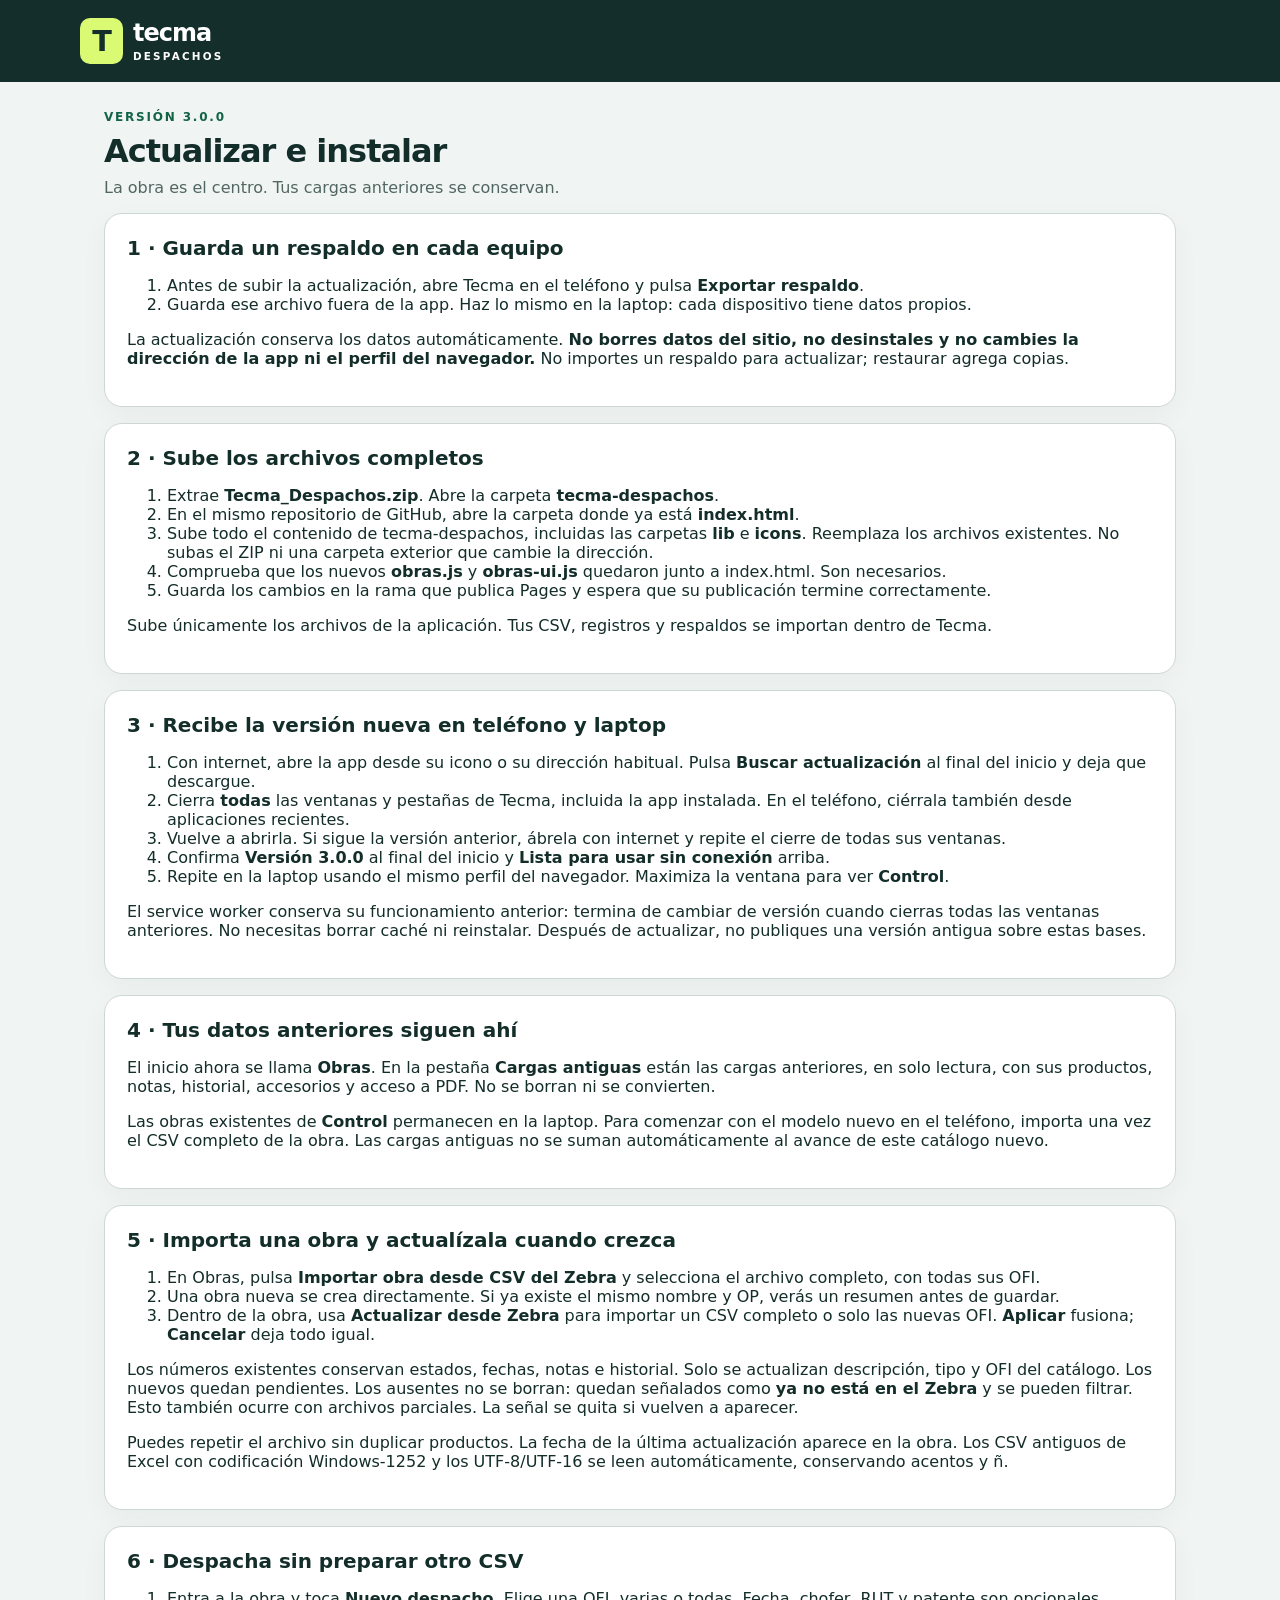
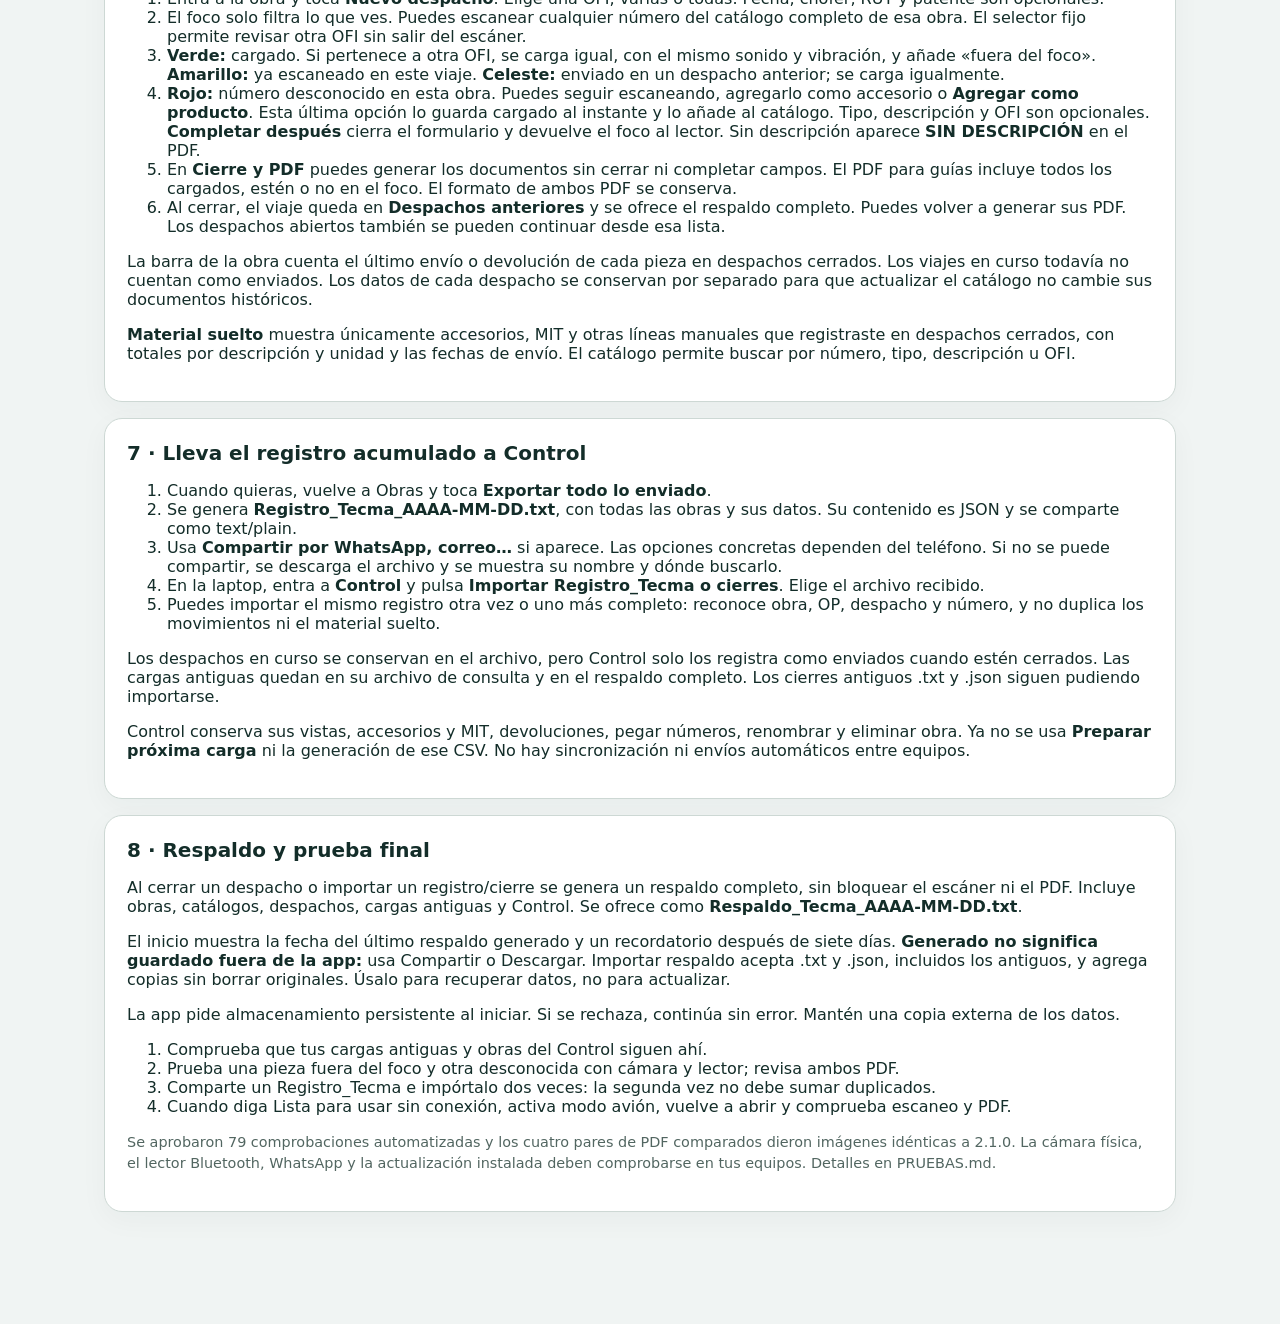
==== commit d3cbed74: "Versión 3.0.0" ====
--- a/ACTUALIZAR.html
+++ b/ACTUALIZAR.html
@@ -1,9 +1,8 @@
-<!doctype html><html lang="es-CL"><head><meta charset="utf-8"><meta name="viewport" content="width=device-width, initial-scale=1"><title>Actualizar Tecma Despachos 2.1.0</title><link rel="stylesheet" href="./styles.css"></head><body><header class="topbar"><a class="brand" href="./"><span class="brand-mark">T</span><span>tecma<small>DESPACHOS</small></span></a></header><main id="app"><div class="eyebrow">Versión 2.1.0</div><h1>Actualizar e instalar</h1><p class="muted">Instrucciones para la app que ya tienes en GitHub Pages.</p><div class="stack">
-<section class="card"><h2>1 · Guarda una copia de tus cargas</h2><ol><li>En el teléfono, abre la versión que tienes instalada.</li><li>En Tus cargas, toca <strong>Exportar respaldo</strong> y guarda el archivo de respaldo (.json en versiones anteriores; .txt en la nueva). Envíatelo a la laptop o guárdalo también fuera del teléfono.</li><li>Haz lo mismo en la laptop si allí tienes otras cargas. Cada dispositivo tiene sus propios datos.</li></ol><p>La actualización conserva las cargas automáticamente. El respaldo es una copia adicional. No borres los datos del sitio, no desinstales la app y no cambies el nombre del repositorio ni su dirección.</p></section>
-<section class="card"><h2>2 · Sube la actualización a GitHub</h2><ol><li>Descarga el ZIP de Tecma Despachos y, en Windows, haz clic derecho → <strong>Extraer todo</strong>.</li><li>Abre la carpeta <strong>tecma-despachos</strong>. Dentro verás index.html, app.js, core.js, styles.css, sw.js y las carpetas lib e icons.</li><li>En GitHub, abre el mismo repositorio que publicaste. Entra en <strong>Code</strong> y comprueba que estás en <strong>main</strong>.</li><li>Debes estar en el lugar donde ya aparece tu index.html. Elige <strong>Add file → Upload files</strong>.</li><li>Arrastra <strong>todo el contenido de tecma-despachos</strong>, incluidos lib e icons. Arrastra los archivos y esas dos carpetas, no la carpeta exterior tecma-despachos ni el ZIP.</li><li>Escribe “Actualizar Tecma Despachos a 2.1.0”. Guarda con <strong>Commit changes</strong>. Si GitHub te propone una rama y una solicitud de cambios, complétala y únela a main.</li><li>Comprueba que <strong>control.js, control-ui.js y ACTUALIZAR.html</strong> quedaron junto a index.html. GitHub reemplazará los archivos con el mismo nombre.</li><li>Abre <strong>Actions</strong> y espera que la publicación de Pages termine con marca verde. Mantén <strong>Settings → Pages → main → / (root)</strong> como estaba.</li></ol><p>Sube únicamente los archivos de la aplicación. Los respaldos personales, CSV de obras y archivos de cierre se importan dentro de la app.</p></section>
-<section class="card"><h2>3 · Actualiza el teléfono</h2><ol><li>Con internet, abre la app desde su icono. Déjala abierta unos momentos para que descargue la actualización.</li><li>Cierra la app desde las aplicaciones recientes. Cierra también cualquier pestaña de Chrome que tenga Tecma abierta. Espera unos segundos antes de abrirla otra vez.</li><li>Vuelve a abrirla desde el icono. Si todavía ves la versión anterior, repite una vez el paso anterior después de abrirla con internet.</li><li>En Tus cargas, al final, debe aparecer <strong>Versión 2.1.0</strong>. Arriba debe aparecer <strong>Lista para usar sin conexión</strong>.</li><li>Comprueba que están tus cargas y, en la laptop, tus obras del Control. Esta actualización mantiene los registros existentes y no requiere importar un respaldo.</li><li>Prueba una carga de ejemplo en modo avión. Verifica que puedas abrirla, escanear y generar los PDF.</li></ol><p>La primera actualización se aplica al cerrar todas las ventanas anteriores; no necesitas borrar caché ni almacenamiento. En la versión nueva tienes además <strong>Buscar actualización</strong> al final del inicio.</p></section>
-<section class="card"><h2>4 · Actualiza e instala en la laptop</h2><ol><li>En el mismo perfil de Chrome que usabas antes, abre el enlace HTTPS de tu app publicada.</li><li>Para actualizar, deja que descargue la versión, cierra todas las ventanas y pestañas de Tecma y vuelve a abrir el enlace. Verifica Versión 2.1.0.</li><li>Para instalar: pulsa el icono de instalar que puede aparecer a la derecha de la barra de direcciones. Si no aparece, abre <strong>⋮ → Enviar, guardar y compartir → Instalar página como aplicación…</strong>.</li><li>Confirma <strong>Instalar</strong>. Si ya estaba instalada, basta con abrirla.</li><li>Para tenerla a mano, búscala como Tecma en Inicio de Windows. Con la app abierta, haz clic derecho en su icono de la barra de tareas → <strong>Anclar a la barra de tareas</strong>.</li><li>Para un acceso en el escritorio: abre <strong>chrome://apps</strong> en Chrome, haz clic derecho sobre Tecma y busca <strong>Crear accesos directos</strong>; marca Escritorio si aparece. Como alternativa, desde Inicio abre la ubicación del acceso directo y usa Enviar a → Escritorio (crear acceso directo).</li><li>Maximiza la ventana. <strong>Control</strong> aparece a partir de 1000 píxeles de ancho de ventana. Una laptop con la ventana muy estrecha puede ocultarlo.</li></ol><p>El icono abre la misma aplicación y usa los datos del mismo perfil del navegador. No uses incógnito para trabajar.</p></section>
-<section class="card"><h2>5 · Preparar, cargar y cerrar</h2><ol><li>Nueva carga → selecciona un CSV. Se toma la primera obra si hay varias. Puedes indicar fecha programada y etiqueta; el resto es opcional.</li><li>Si hay pendientes o devueltos de viajes cerrados de esa obra, puedes elegir cuáles arrastrar. No necesitas abrir ese aviso para continuar.</li><li>Comienza a escanear. El visor muestra destello, borde, contador y las últimas tres lecturas. Bluetooth sigue usando Enter y el campo que no abre el teclado.</li><li>Verde: cargado. Amarillo: ya escaneado. Celeste: ya se despachó antes y se incluye igualmente. Rojo: código válido fuera de la lista. Puedes seguir escaneando, agregarlo como accesorio o tocar <strong>Agregar como producto</strong>. Esta última opción lo guarda cargado al instante. Tipo, descripción y OFI son opcionales: guarda lo que quieras o pulsa <strong>Completar después</strong>. Al cerrar el formulario vuelve el foco al lector. Si falta la descripción, el PDF indica <strong>SIN DESCRIPCIÓN</strong>.</li><li>En Productos, toca uno para editar su descripción, atril o nota; los agregados al escanear permiten completar también tipo y OFI. La nota solo aparece en el PDF de control. La lista se ordena por OFI y después por tipo; cada encabezado muestra su avance real. El buscador filtra al escribir por número, tipo, descripción u OFI y se combina con Todos, Pendientes y Cargados. La X limpia la búsqueda.</li><li>En Cierre y PDF puedes generar documentos antes de cerrar. Al cerrar, se preparan los dos PDF, el CSV de códigos y el cierre <strong>.txt</strong> (su contenido sigue siendo JSON). Cada uno tiene su botón. Para enviar solo el cierre por WhatsApp, toca <strong>Cierre para Control (.txt)</strong> y luego <strong>Compartir por WhatsApp, correo…</strong>. Las opciones disponibles dependen del teléfono y del navegador. Si no se puede compartir, la app inicia la descarga e indica el nombre del archivo y dónde buscarlo. Si el navegador admite compartir varios archivos, aparece Compartir archivos del cierre.</li><li>Para registrar retornos, abre una carga cerrada → Registrar devolución, o marca el producto desde su lista. Si ya habías compartido el cierre, vuelve a descargar su cierre .txt para que incluya las devoluciones.</li></ol></section>
-<section class="card"><h2>6 · Control de la obra en la laptop</h2><ol><li>En Tus cargas → Control → Importar CSV completo del Zebra. Cada obra de Control tiene su propio inventario. Si el mismo nombre y OP ya existen, elige <strong>Actualizar la existente</strong>, <strong>Crear una obra nueva de todas formas</strong> o <strong>Cancelar</strong>. Actualizar abre el resumen de fusión antes de guardar. Si tienes varios duplicados, selecciona cuál actualizar.</li><li>Las tarjetas muestran la fecha de creación, cantidad de productos y una barra delgada: en obra, devueltos y pendientes en fábrica. El porcentaje despachado corresponde a los productos que están actualmente en obra respecto del total. Puedes borrar una obra desde la papelera de su tarjeta o con <strong>Eliminar obra</strong> dentro de ella. El diálogo identifica la obra y su OP: al confirmar se eliminan sus productos, historial y accesorios; otras obras y cargas se conservan.</li><li>Dentro de la obra, <strong>Renombrar obra</strong> permite distinguir registros parecidos. Cambia el nombre visible del Control y conserva el nombre original del CSV para futuras actualizaciones y cierres.</li><li>Si el Zebra crece, abre la obra y pulsa <strong>Actualizar desde Zebra</strong>. Selecciona el CSV completo o el de las OFI nuevas. Revisa el resumen y pulsa <strong>Aplicar</strong>; <strong>Cancelar</strong> deja todo igual. Se conservan estados, fechas, notas e historial. Solo se actualizan descripción, tipo y orden; los nuevos se agregan pendientes en fábrica.</li><li>Los productos que no vienen en ese CSV se conservan con la señal <strong>ya no está en el Zebra</strong>, disponible en el filtro Zebra de Productos. Esto también ocurre si subes un CSV parcial. Si vuelven a aparecer en otro CSV, se quita la señal. Puedes repetir el proceso sin duplicar productos. La fecha de la última actualización aparece debajo del nombre de la obra.</li><li>Para registrar los despachos, importa uno o varios cierres .txt o .json, selecciona productos y márcalos despachados con fecha, o pega sus números. Puedes combinar los tres métodos.</li><li>La vista general muestra una barra por OFI. Tócala para ver productos, fechas, notas e historial.</li><li>El mismo cierre puede importarse otra vez sin duplicar sus movimientos. Un nuevo viaje del mismo producto registra “volvió sin registrar” si todavía figuraba en obra.</li><li>Accesorios y MIT reúne las líneas manuales de los cierres. Puedes añadir otras a mano. Registrar devolución permite buscar por número o tipo, pegar números o escribir una descripción libre.</li><li>Preparar próxima carga permite filtrar y elegir productos. Generar CSV exporta la selección; si no seleccionas casillas, exporta todos los resultados del filtro. Conserva los encabezados y el separador del CSV original.</li><li>Envía ese CSV al teléfono e impórtalo en Nueva carga. Para llevar resultados de vuelta a la laptop, envía e importa el cierre .txt. Los productos agregados al escanear se reconocen como productos, con su número de barras.</li></ol><p>No hay sincronización ni envíos automáticos. La obra completa de Control y las cargas son independientes; todo queda en ese navegador.</p></section>
-<section class="card"><h2>7 · Respaldo y recuperación</h2><p>Al cerrar una carga o importar un cierre en Control se genera un respaldo completo y se ofrece <strong>Guardar o compartir respaldo</strong>. No se abre un diálogo automáticamente ni se bloquean los PDF o el escáner. Si eliges Más tarde, se conserva una copia pendiente y vuelve a ofrecerse al abrir la app. Un nuevo respaldo completo sustituye esa copia pendiente.</p><p>Los respaldos nuevos son <strong>Respaldo_Tecma_AAAA-MM-DD.txt</strong>, con contenido JSON y tipo text/plain. El inicio muestra la fecha del último respaldo generado. Si pasan más de 7 días, aparece Respaldar ahora. <strong>Generado no significa guardado fuera de la app:</strong> usa Compartir o Descargar para conservar esa copia aunque se pierda el dispositivo.</p><p>La app solicita almacenamiento persistente al iniciar. Si el navegador no lo concede, continúa funcionando sin avisos. Este permiso no protege contra borrar los datos manualmente o perder el equipo.</p><p>Exportar respaldo guarda las cargas, sus notas e historial, las preparaciones sin terminar y las obras de Control de ese dispositivo. Importar respaldo acepta tanto .txt como .json, y agrega copias sin borrar lo que ya tienes. Úsalo para recuperar datos, no para actualizar: importarlo repetidamente crea copias repetidas de tus cargas y obras.</p><p>Las cargas antiguas que tenían varias obras se mantienen completas, sin pestañas de obra. Generan un PDF conjunto conservando la OP de cada línea. Las cargas nuevas contienen una obra.</p><p>Conserva siempre un respaldo fuera del dispositivo. No regreses a los archivos de una versión anterior después de actualizar su base de datos.</p></section>
-<section class="card"><h2>Documentación consultada</h2><p><a href="https://docs.github.com/en/repositories/working-with-files/managing-files/adding-a-file-to-a-repository">Subir archivos a GitHub</a> · <a href="https://support.google.com/chrome/answer/9658361?hl=es">Instalar aplicaciones web en Chrome</a></p><p class="muted subtext">Consultada el 3 de octubre de 2026. Los nombres de algunos menús pueden variar según la versión.</p></section></div></main></body></html>
+<!doctype html><html lang="es-CL"><head><meta charset="utf-8"><meta name="viewport" content="width=device-width, initial-scale=1"><title>Actualizar Tecma Despachos 3.0.0</title><link rel="stylesheet" href="./styles.css"></head><body><header class="topbar"><a class="brand" href="./"><span class="brand-mark">T</span><span>tecma<small>DESPACHOS</small></span></a></header><main id="app"><div class="eyebrow">Versión 3.0.0</div><h1>Actualizar e instalar</h1><p class="muted">La obra es el centro. Tus cargas anteriores se conservan.</p><div class="stack"><section class="card"><h2>1 · Guarda un respaldo en cada equipo</h2><ol><li>Antes de subir la actualización, abre Tecma en el teléfono y pulsa <strong>Exportar respaldo</strong>.</li><li>Guarda ese archivo fuera de la app. Haz lo mismo en la laptop: cada dispositivo tiene datos propios.</li></ol><p>La actualización conserva los datos automáticamente. <strong>No borres datos del sitio, no desinstales y no cambies la dirección de la app ni el perfil del navegador.</strong> No importes un respaldo para actualizar; restaurar agrega copias.</p></section>
+<section class="card"><h2>2 · Sube los archivos completos</h2><ol><li>Extrae <strong>Tecma_Despachos.zip</strong>. Abre la carpeta <strong>tecma-despachos</strong>.</li><li>En el mismo repositorio de GitHub, abre la carpeta donde ya está <strong>index.html</strong>.</li><li>Sube todo el contenido de tecma-despachos, incluidas las carpetas <strong>lib</strong> e <strong>icons</strong>. Reemplaza los archivos existentes. No subas el ZIP ni una carpeta exterior que cambie la dirección.</li><li>Comprueba que los nuevos <strong>obras.js</strong> y <strong>obras-ui.js</strong> quedaron junto a index.html. Son necesarios.</li><li>Guarda los cambios en la rama que publica Pages y espera que su publicación termine correctamente.</li></ol><p>Sube únicamente los archivos de la aplicación. Tus CSV, registros y respaldos se importan dentro de Tecma.</p></section>
+<section class="card"><h2>3 · Recibe la versión nueva en teléfono y laptop</h2><ol><li>Con internet, abre la app desde su icono o su dirección habitual. Pulsa <strong>Buscar actualización</strong> al final del inicio y deja que descargue.</li><li>Cierra <strong>todas</strong> las ventanas y pestañas de Tecma, incluida la app instalada. En el teléfono, ciérrala también desde aplicaciones recientes.</li><li>Vuelve a abrirla. Si sigue la versión anterior, ábrela con internet y repite el cierre de todas sus ventanas.</li><li>Confirma <strong>Versión 3.0.0</strong> al final del inicio y <strong>Lista para usar sin conexión</strong> arriba.</li><li>Repite en la laptop usando el mismo perfil del navegador. Maximiza la ventana para ver <strong>Control</strong>.</li></ol><p>El service worker conserva su funcionamiento anterior: termina de cambiar de versión cuando cierras todas las ventanas anteriores. No necesitas borrar caché ni reinstalar. Después de actualizar, no publiques una versión antigua sobre estas bases.</p></section>
+<section class="card"><h2>4 · Tus datos anteriores siguen ahí</h2><p>El inicio ahora se llama <strong>Obras</strong>. En la pestaña <strong>Cargas antiguas</strong> están las cargas anteriores, en solo lectura, con sus productos, notas, historial, accesorios y acceso a PDF. No se borran ni se convierten.</p><p>Las obras existentes de <strong>Control</strong> permanecen en la laptop. Para comenzar con el modelo nuevo en el teléfono, importa una vez el CSV completo de la obra. Las cargas antiguas no se suman automáticamente al avance de este catálogo nuevo.</p></section>
+<section class="card"><h2>5 · Importa una obra y actualízala cuando crezca</h2><ol><li>En Obras, pulsa <strong>Importar obra desde CSV del Zebra</strong> y selecciona el archivo completo, con todas sus OFI.</li><li>Una obra nueva se crea directamente. Si ya existe el mismo nombre y OP, verás un resumen antes de guardar.</li><li>Dentro de la obra, usa <strong>Actualizar desde Zebra</strong> para importar un CSV completo o solo las nuevas OFI. <strong>Aplicar</strong> fusiona; <strong>Cancelar</strong> deja todo igual.</li></ol><p>Los números existentes conservan estados, fechas, notas e historial. Solo se actualizan descripción, tipo y OFI del catálogo. Los nuevos quedan pendientes. Los ausentes no se borran: quedan señalados como <strong>ya no está en el Zebra</strong> y se pueden filtrar. Esto también ocurre con archivos parciales. La señal se quita si vuelven a aparecer.</p><p>Puedes repetir el archivo sin duplicar productos. La fecha de la última actualización aparece en la obra. Los CSV antiguos de Excel con codificación Windows-1252 y los UTF-8/UTF-16 se leen automáticamente, conservando acentos y ñ.</p></section>
+<section class="card"><h2>6 · Despacha sin preparar otro CSV</h2><ol><li>Entra a la obra y toca <strong>Nuevo despacho</strong>. Elige una OFI, varias o todas. Fecha, chofer, RUT y patente son opcionales.</li><li>El foco solo filtra lo que ves. Puedes escanear cualquier número del catálogo completo de esa obra. El selector fijo permite revisar otra OFI sin salir del escáner.</li><li><strong>Verde:</strong> cargado. Si pertenece a otra OFI, se carga igual, con el mismo sonido y vibración, y añade «fuera del foco». <strong>Amarillo:</strong> ya escaneado en este viaje. <strong>Celeste:</strong> enviado en un despacho anterior; se carga igualmente.</li><li><strong>Rojo:</strong> número desconocido en esta obra. Puedes seguir escaneando, agregarlo como accesorio o <strong>Agregar como producto</strong>. Esta última opción lo guarda cargado al instante y lo añade al catálogo. Tipo, descripción y OFI son opcionales. <strong>Completar después</strong> cierra el formulario y devuelve el foco al lector. Sin descripción aparece <strong>SIN DESCRIPCIÓN</strong> en el PDF.</li><li>En <strong>Cierre y PDF</strong> puedes generar los documentos sin cerrar ni completar campos. El PDF para guías incluye todos los cargados, estén o no en el foco. El formato de ambos PDF se conserva.</li><li>Al cerrar, el viaje queda en <strong>Despachos anteriores</strong> y se ofrece el respaldo completo. Puedes volver a generar sus PDF. Los despachos abiertos también se pueden continuar desde esa lista.</li></ol><p>La barra de la obra cuenta el último envío o devolución de cada pieza en despachos cerrados. Los viajes en curso todavía no cuentan como enviados. Los datos de cada despacho se conservan por separado para que actualizar el catálogo no cambie sus documentos históricos.</p><p><strong>Material suelto</strong> muestra únicamente accesorios, MIT y otras líneas manuales que registraste en despachos cerrados, con totales por descripción y unidad y las fechas de envío. El catálogo permite buscar por número, tipo, descripción u OFI.</p></section>
+<section class="card"><h2>7 · Lleva el registro acumulado a Control</h2><ol><li>Cuando quieras, vuelve a Obras y toca <strong>Exportar todo lo enviado</strong>.</li><li>Se genera <strong>Registro_Tecma_AAAA-MM-DD.txt</strong>, con todas las obras y sus datos. Su contenido es JSON y se comparte como text/plain.</li><li>Usa <strong>Compartir por WhatsApp, correo…</strong> si aparece. Las opciones concretas dependen del teléfono. Si no se puede compartir, se descarga el archivo y se muestra su nombre y dónde buscarlo.</li><li>En la laptop, entra a <strong>Control</strong> y pulsa <strong>Importar Registro_Tecma o cierres</strong>. Elige el archivo recibido.</li><li>Puedes importar el mismo registro otra vez o uno más completo: reconoce obra, OP, despacho y número, y no duplica los movimientos ni el material suelto.</li></ol><p>Los despachos en curso se conservan en el archivo, pero Control solo los registra como enviados cuando estén cerrados. Las cargas antiguas quedan en su archivo de consulta y en el respaldo completo. Los cierres antiguos .txt y .json siguen pudiendo importarse.</p><p>Control conserva sus vistas, accesorios y MIT, devoluciones, pegar números, renombrar y eliminar obra. Ya no se usa <strong>Preparar próxima carga</strong> ni la generación de ese CSV. No hay sincronización ni envíos automáticos entre equipos.</p></section>
+<section class="card"><h2>8 · Respaldo y prueba final</h2><p>Al cerrar un despacho o importar un registro/cierre se genera un respaldo completo, sin bloquear el escáner ni el PDF. Incluye obras, catálogos, despachos, cargas antiguas y Control. Se ofrece como <strong>Respaldo_Tecma_AAAA-MM-DD.txt</strong>.</p><p>El inicio muestra la fecha del último respaldo generado y un recordatorio después de siete días. <strong>Generado no significa guardado fuera de la app:</strong> usa Compartir o Descargar. Importar respaldo acepta .txt y .json, incluidos los antiguos, y agrega copias sin borrar originales. Úsalo para recuperar datos, no para actualizar.</p><p>La app pide almacenamiento persistente al iniciar. Si se rechaza, continúa sin error. Mantén una copia externa de los datos.</p><ol><li>Comprueba que tus cargas antiguas y obras del Control siguen ahí.</li><li>Prueba una pieza fuera del foco y otra desconocida con cámara y lector; revisa ambos PDF.</li><li>Comparte un Registro_Tecma e impórtalo dos veces: la segunda vez no debe sumar duplicados.</li><li>Cuando diga Lista para usar sin conexión, activa modo avión, vuelve a abrir y comprueba escaneo y PDF.</li></ol><p class="muted subtext">Se aprobaron 79 comprobaciones automatizadas y los cuatro pares de PDF comparados dieron imágenes idénticas a 2.1.0. La cámara física, el lector Bluetooth, WhatsApp y la actualización instalada deben comprobarse en tus equipos. Detalles en PRUEBAS.md.</p></section></div></main></body></html>
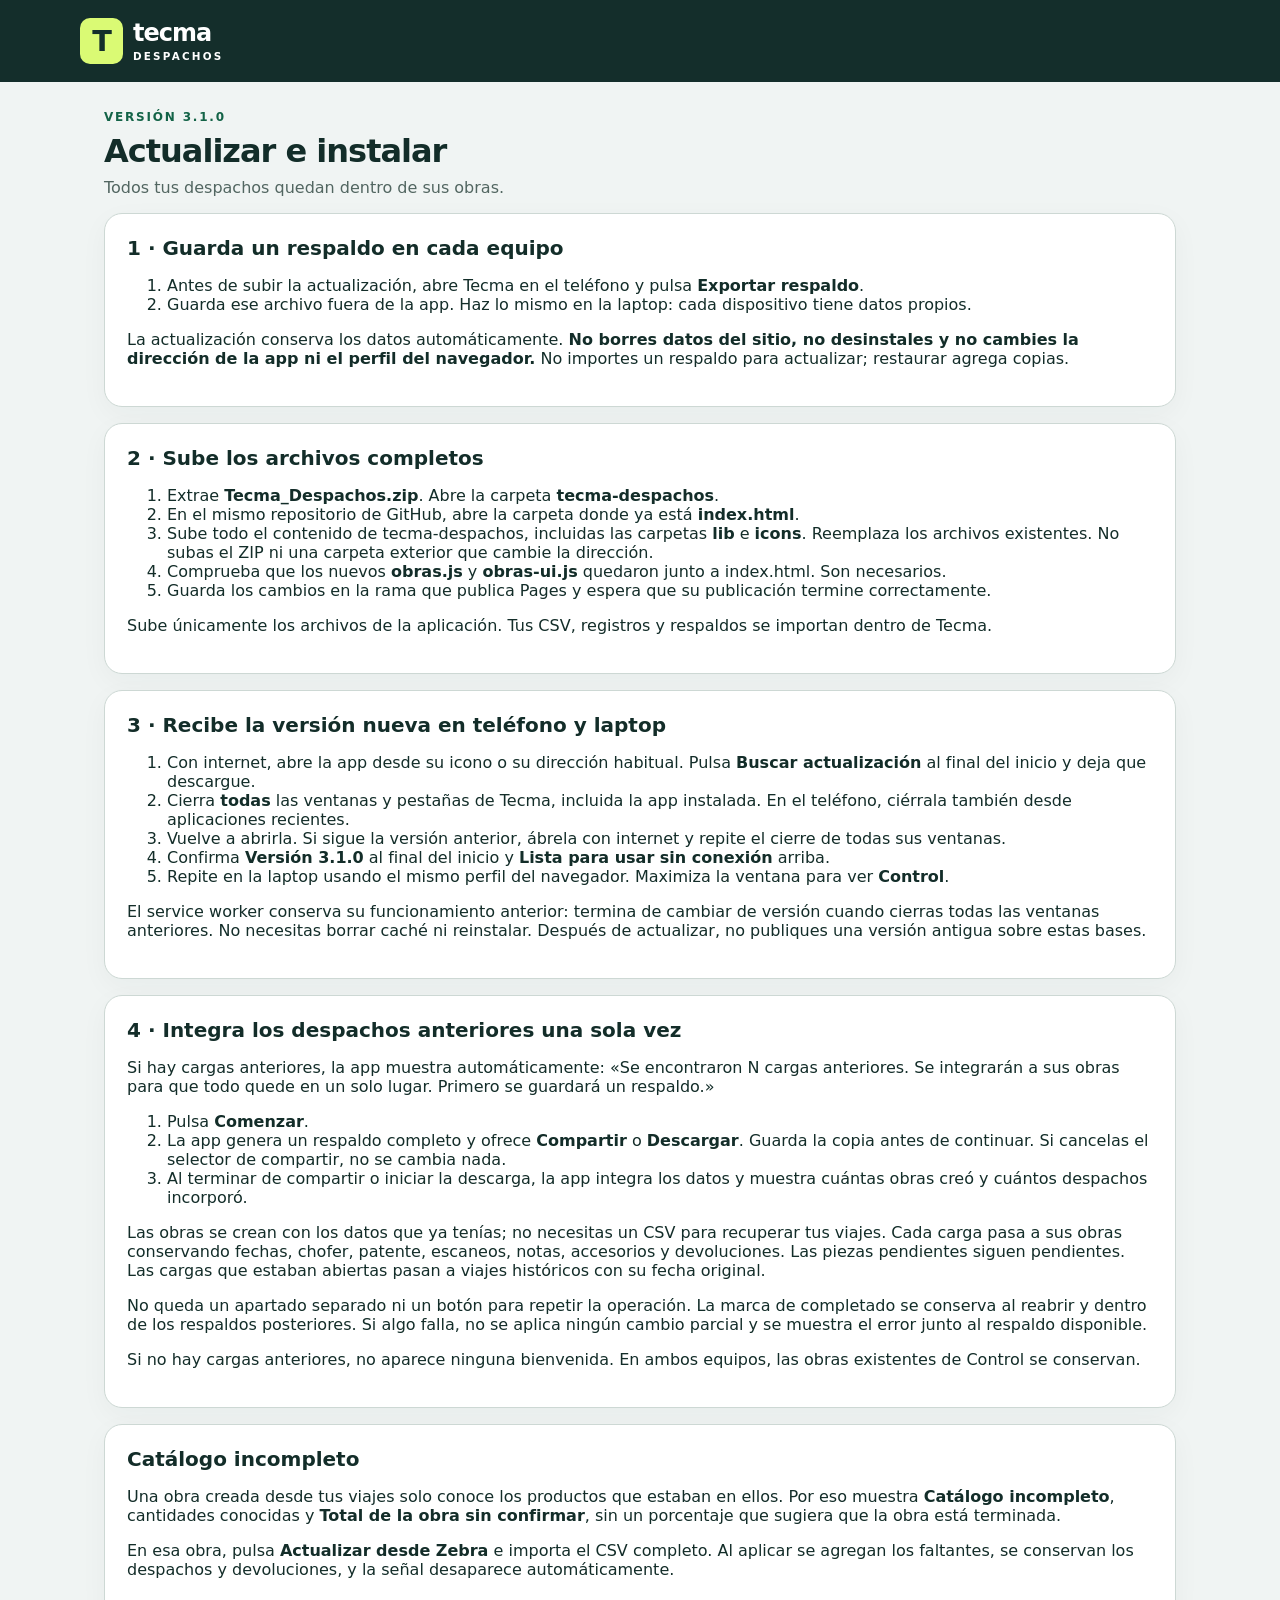
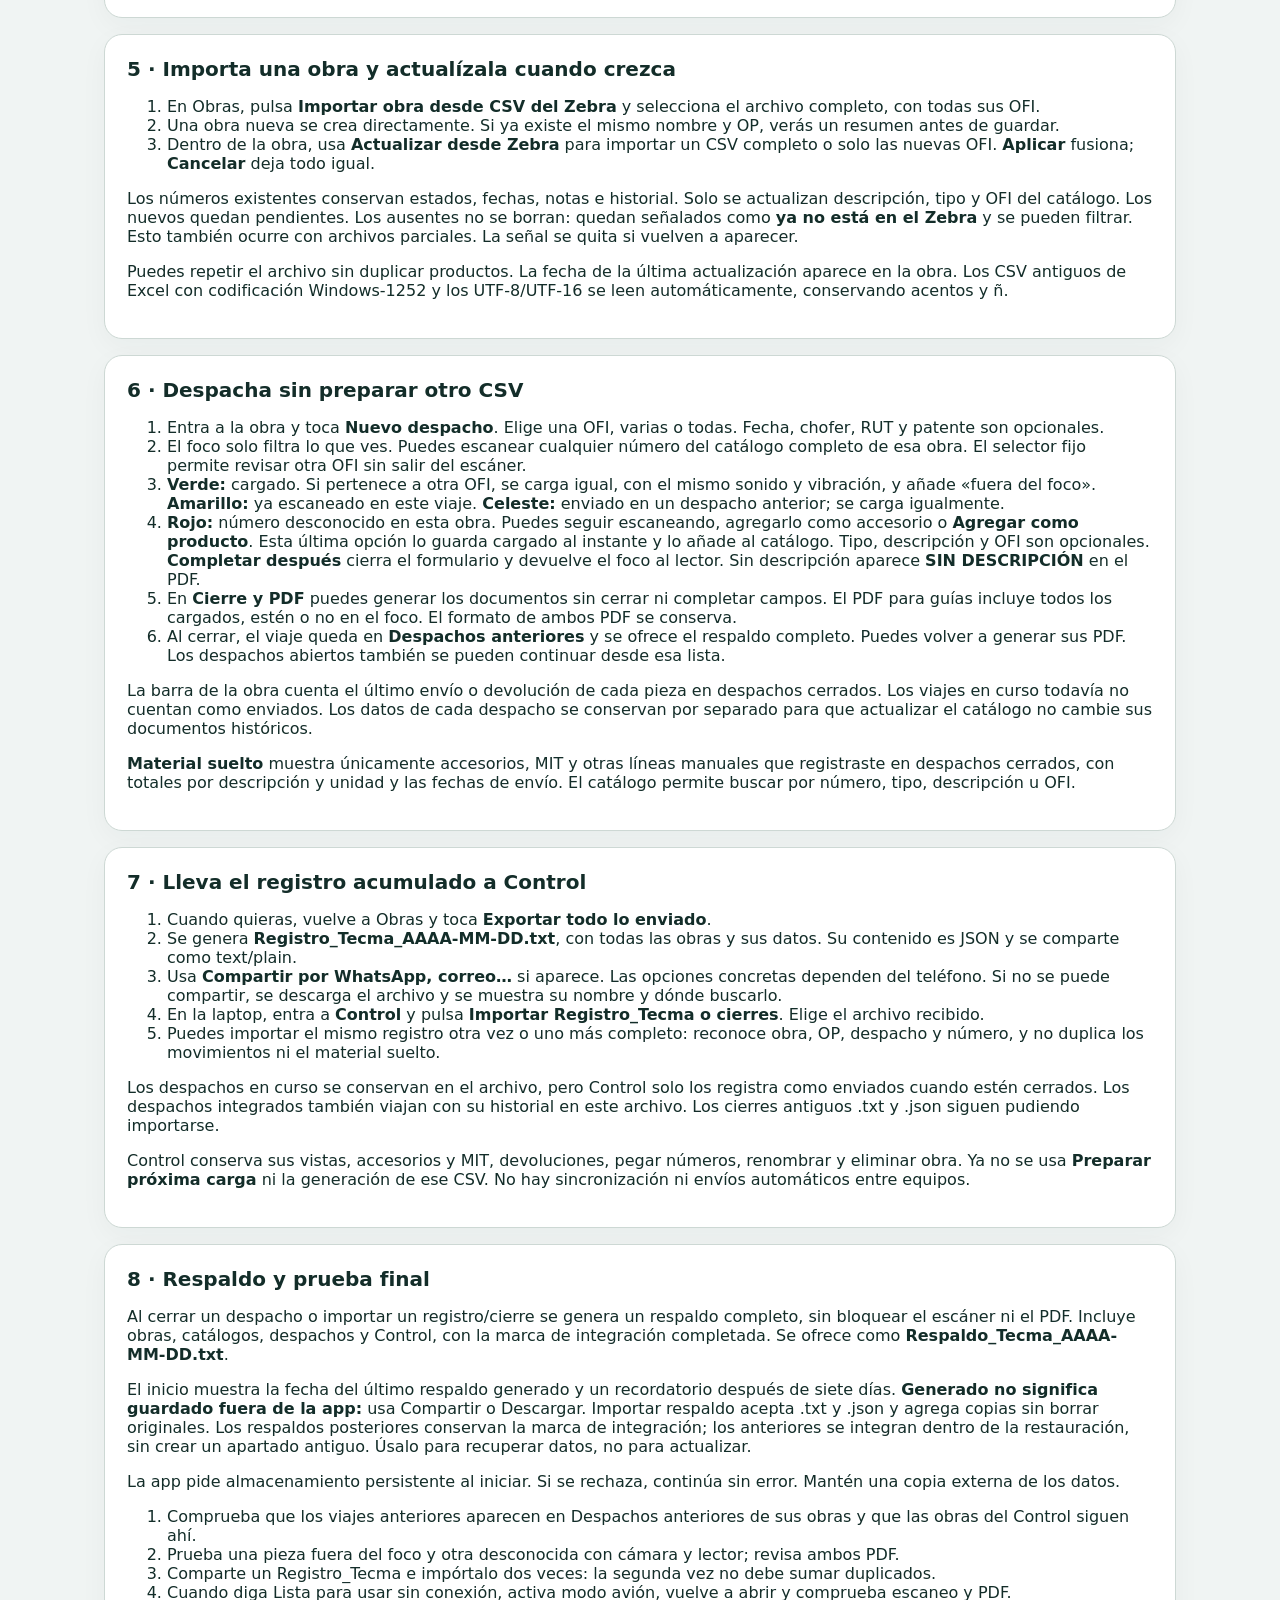
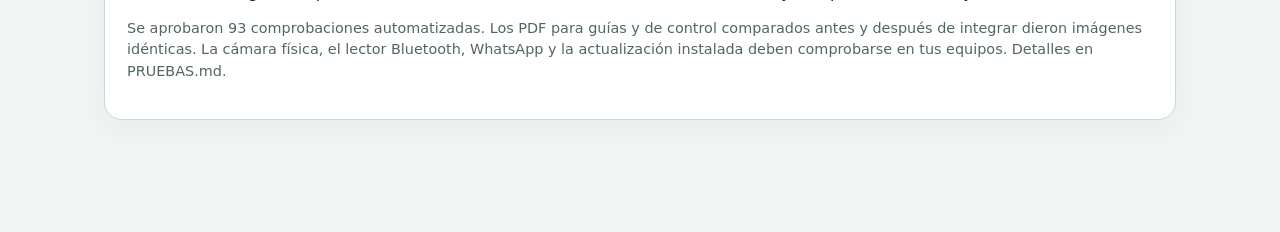
==== commit 87ae4bf4: "Versión 3.1.0" ====
--- a/ACTUALIZAR.html
+++ b/ACTUALIZAR.html
@@ -1,8 +1,9 @@
-<!doctype html><html lang="es-CL"><head><meta charset="utf-8"><meta name="viewport" content="width=device-width, initial-scale=1"><title>Actualizar Tecma Despachos 3.0.0</title><link rel="stylesheet" href="./styles.css"></head><body><header class="topbar"><a class="brand" href="./"><span class="brand-mark">T</span><span>tecma<small>DESPACHOS</small></span></a></header><main id="app"><div class="eyebrow">Versión 3.0.0</div><h1>Actualizar e instalar</h1><p class="muted">La obra es el centro. Tus cargas anteriores se conservan.</p><div class="stack"><section class="card"><h2>1 · Guarda un respaldo en cada equipo</h2><ol><li>Antes de subir la actualización, abre Tecma en el teléfono y pulsa <strong>Exportar respaldo</strong>.</li><li>Guarda ese archivo fuera de la app. Haz lo mismo en la laptop: cada dispositivo tiene datos propios.</li></ol><p>La actualización conserva los datos automáticamente. <strong>No borres datos del sitio, no desinstales y no cambies la dirección de la app ni el perfil del navegador.</strong> No importes un respaldo para actualizar; restaurar agrega copias.</p></section>
+<!doctype html><html lang="es-CL"><head><meta charset="utf-8"><meta name="viewport" content="width=device-width, initial-scale=1"><title>Actualizar Tecma Despachos 3.1.0</title><link rel="stylesheet" href="./styles.css"></head><body><header class="topbar"><a class="brand" href="./"><span class="brand-mark">T</span><span>tecma<small>DESPACHOS</small></span></a></header><main id="app"><div class="eyebrow">Versión 3.1.0</div><h1>Actualizar e instalar</h1><p class="muted">Todos tus despachos quedan dentro de sus obras.</p><div class="stack"><section class="card"><h2>1 · Guarda un respaldo en cada equipo</h2><ol><li>Antes de subir la actualización, abre Tecma en el teléfono y pulsa <strong>Exportar respaldo</strong>.</li><li>Guarda ese archivo fuera de la app. Haz lo mismo en la laptop: cada dispositivo tiene datos propios.</li></ol><p>La actualización conserva los datos automáticamente. <strong>No borres datos del sitio, no desinstales y no cambies la dirección de la app ni el perfil del navegador.</strong> No importes un respaldo para actualizar; restaurar agrega copias.</p></section>
 <section class="card"><h2>2 · Sube los archivos completos</h2><ol><li>Extrae <strong>Tecma_Despachos.zip</strong>. Abre la carpeta <strong>tecma-despachos</strong>.</li><li>En el mismo repositorio de GitHub, abre la carpeta donde ya está <strong>index.html</strong>.</li><li>Sube todo el contenido de tecma-despachos, incluidas las carpetas <strong>lib</strong> e <strong>icons</strong>. Reemplaza los archivos existentes. No subas el ZIP ni una carpeta exterior que cambie la dirección.</li><li>Comprueba que los nuevos <strong>obras.js</strong> y <strong>obras-ui.js</strong> quedaron junto a index.html. Son necesarios.</li><li>Guarda los cambios en la rama que publica Pages y espera que su publicación termine correctamente.</li></ol><p>Sube únicamente los archivos de la aplicación. Tus CSV, registros y respaldos se importan dentro de Tecma.</p></section>
-<section class="card"><h2>3 · Recibe la versión nueva en teléfono y laptop</h2><ol><li>Con internet, abre la app desde su icono o su dirección habitual. Pulsa <strong>Buscar actualización</strong> al final del inicio y deja que descargue.</li><li>Cierra <strong>todas</strong> las ventanas y pestañas de Tecma, incluida la app instalada. En el teléfono, ciérrala también desde aplicaciones recientes.</li><li>Vuelve a abrirla. Si sigue la versión anterior, ábrela con internet y repite el cierre de todas sus ventanas.</li><li>Confirma <strong>Versión 3.0.0</strong> al final del inicio y <strong>Lista para usar sin conexión</strong> arriba.</li><li>Repite en la laptop usando el mismo perfil del navegador. Maximiza la ventana para ver <strong>Control</strong>.</li></ol><p>El service worker conserva su funcionamiento anterior: termina de cambiar de versión cuando cierras todas las ventanas anteriores. No necesitas borrar caché ni reinstalar. Después de actualizar, no publiques una versión antigua sobre estas bases.</p></section>
-<section class="card"><h2>4 · Tus datos anteriores siguen ahí</h2><p>El inicio ahora se llama <strong>Obras</strong>. En la pestaña <strong>Cargas antiguas</strong> están las cargas anteriores, en solo lectura, con sus productos, notas, historial, accesorios y acceso a PDF. No se borran ni se convierten.</p><p>Las obras existentes de <strong>Control</strong> permanecen en la laptop. Para comenzar con el modelo nuevo en el teléfono, importa una vez el CSV completo de la obra. Las cargas antiguas no se suman automáticamente al avance de este catálogo nuevo.</p></section>
+<section class="card"><h2>3 · Recibe la versión nueva en teléfono y laptop</h2><ol><li>Con internet, abre la app desde su icono o su dirección habitual. Pulsa <strong>Buscar actualización</strong> al final del inicio y deja que descargue.</li><li>Cierra <strong>todas</strong> las ventanas y pestañas de Tecma, incluida la app instalada. En el teléfono, ciérrala también desde aplicaciones recientes.</li><li>Vuelve a abrirla. Si sigue la versión anterior, ábrela con internet y repite el cierre de todas sus ventanas.</li><li>Confirma <strong>Versión 3.1.0</strong> al final del inicio y <strong>Lista para usar sin conexión</strong> arriba.</li><li>Repite en la laptop usando el mismo perfil del navegador. Maximiza la ventana para ver <strong>Control</strong>.</li></ol><p>El service worker conserva su funcionamiento anterior: termina de cambiar de versión cuando cierras todas las ventanas anteriores. No necesitas borrar caché ni reinstalar. Después de actualizar, no publiques una versión antigua sobre estas bases.</p></section>
+<section class="card"><h2>4 · Integra los despachos anteriores una sola vez</h2><p>Si hay cargas anteriores, la app muestra automáticamente: «Se encontraron N cargas anteriores. Se integrarán a sus obras para que todo quede en un solo lugar. Primero se guardará un respaldo.»</p><ol><li>Pulsa <strong>Comenzar</strong>.</li><li>La app genera un respaldo completo y ofrece <strong>Compartir</strong> o <strong>Descargar</strong>. Guarda la copia antes de continuar. Si cancelas el selector de compartir, no se cambia nada.</li><li>Al terminar de compartir o iniciar la descarga, la app integra los datos y muestra cuántas obras creó y cuántos despachos incorporó.</li></ol><p>Las obras se crean con los datos que ya tenías; no necesitas un CSV para recuperar tus viajes. Cada carga pasa a sus obras conservando fechas, chofer, patente, escaneos, notas, accesorios y devoluciones. Las piezas pendientes siguen pendientes. Las cargas que estaban abiertas pasan a viajes históricos con su fecha original.</p><p>No queda un apartado separado ni un botón para repetir la operación. La marca de completado se conserva al reabrir y dentro de los respaldos posteriores. Si algo falla, no se aplica ningún cambio parcial y se muestra el error junto al respaldo disponible.</p><p>Si no hay cargas anteriores, no aparece ninguna bienvenida. En ambos equipos, las obras existentes de Control se conservan.</p></section>
+<section class="card"><h2>Catálogo incompleto</h2><p>Una obra creada desde tus viajes solo conoce los productos que estaban en ellos. Por eso muestra <strong>Catálogo incompleto</strong>, cantidades conocidas y <strong>Total de la obra sin confirmar</strong>, sin un porcentaje que sugiera que la obra está terminada.</p><p>En esa obra, pulsa <strong>Actualizar desde Zebra</strong> e importa el CSV completo. Al aplicar se agregan los faltantes, se conservan los despachos y devoluciones, y la señal desaparece automáticamente.</p></section>
 <section class="card"><h2>5 · Importa una obra y actualízala cuando crezca</h2><ol><li>En Obras, pulsa <strong>Importar obra desde CSV del Zebra</strong> y selecciona el archivo completo, con todas sus OFI.</li><li>Una obra nueva se crea directamente. Si ya existe el mismo nombre y OP, verás un resumen antes de guardar.</li><li>Dentro de la obra, usa <strong>Actualizar desde Zebra</strong> para importar un CSV completo o solo las nuevas OFI. <strong>Aplicar</strong> fusiona; <strong>Cancelar</strong> deja todo igual.</li></ol><p>Los números existentes conservan estados, fechas, notas e historial. Solo se actualizan descripción, tipo y OFI del catálogo. Los nuevos quedan pendientes. Los ausentes no se borran: quedan señalados como <strong>ya no está en el Zebra</strong> y se pueden filtrar. Esto también ocurre con archivos parciales. La señal se quita si vuelven a aparecer.</p><p>Puedes repetir el archivo sin duplicar productos. La fecha de la última actualización aparece en la obra. Los CSV antiguos de Excel con codificación Windows-1252 y los UTF-8/UTF-16 se leen automáticamente, conservando acentos y ñ.</p></section>
 <section class="card"><h2>6 · Despacha sin preparar otro CSV</h2><ol><li>Entra a la obra y toca <strong>Nuevo despacho</strong>. Elige una OFI, varias o todas. Fecha, chofer, RUT y patente son opcionales.</li><li>El foco solo filtra lo que ves. Puedes escanear cualquier número del catálogo completo de esa obra. El selector fijo permite revisar otra OFI sin salir del escáner.</li><li><strong>Verde:</strong> cargado. Si pertenece a otra OFI, se carga igual, con el mismo sonido y vibración, y añade «fuera del foco». <strong>Amarillo:</strong> ya escaneado en este viaje. <strong>Celeste:</strong> enviado en un despacho anterior; se carga igualmente.</li><li><strong>Rojo:</strong> número desconocido en esta obra. Puedes seguir escaneando, agregarlo como accesorio o <strong>Agregar como producto</strong>. Esta última opción lo guarda cargado al instante y lo añade al catálogo. Tipo, descripción y OFI son opcionales. <strong>Completar después</strong> cierra el formulario y devuelve el foco al lector. Sin descripción aparece <strong>SIN DESCRIPCIÓN</strong> en el PDF.</li><li>En <strong>Cierre y PDF</strong> puedes generar los documentos sin cerrar ni completar campos. El PDF para guías incluye todos los cargados, estén o no en el foco. El formato de ambos PDF se conserva.</li><li>Al cerrar, el viaje queda en <strong>Despachos anteriores</strong> y se ofrece el respaldo completo. Puedes volver a generar sus PDF. Los despachos abiertos también se pueden continuar desde esa lista.</li></ol><p>La barra de la obra cuenta el último envío o devolución de cada pieza en despachos cerrados. Los viajes en curso todavía no cuentan como enviados. Los datos de cada despacho se conservan por separado para que actualizar el catálogo no cambie sus documentos históricos.</p><p><strong>Material suelto</strong> muestra únicamente accesorios, MIT y otras líneas manuales que registraste en despachos cerrados, con totales por descripción y unidad y las fechas de envío. El catálogo permite buscar por número, tipo, descripción u OFI.</p></section>
-<section class="card"><h2>7 · Lleva el registro acumulado a Control</h2><ol><li>Cuando quieras, vuelve a Obras y toca <strong>Exportar todo lo enviado</strong>.</li><li>Se genera <strong>Registro_Tecma_AAAA-MM-DD.txt</strong>, con todas las obras y sus datos. Su contenido es JSON y se comparte como text/plain.</li><li>Usa <strong>Compartir por WhatsApp, correo…</strong> si aparece. Las opciones concretas dependen del teléfono. Si no se puede compartir, se descarga el archivo y se muestra su nombre y dónde buscarlo.</li><li>En la laptop, entra a <strong>Control</strong> y pulsa <strong>Importar Registro_Tecma o cierres</strong>. Elige el archivo recibido.</li><li>Puedes importar el mismo registro otra vez o uno más completo: reconoce obra, OP, despacho y número, y no duplica los movimientos ni el material suelto.</li></ol><p>Los despachos en curso se conservan en el archivo, pero Control solo los registra como enviados cuando estén cerrados. Las cargas antiguas quedan en su archivo de consulta y en el respaldo completo. Los cierres antiguos .txt y .json siguen pudiendo importarse.</p><p>Control conserva sus vistas, accesorios y MIT, devoluciones, pegar números, renombrar y eliminar obra. Ya no se usa <strong>Preparar próxima carga</strong> ni la generación de ese CSV. No hay sincronización ni envíos automáticos entre equipos.</p></section>
-<section class="card"><h2>8 · Respaldo y prueba final</h2><p>Al cerrar un despacho o importar un registro/cierre se genera un respaldo completo, sin bloquear el escáner ni el PDF. Incluye obras, catálogos, despachos, cargas antiguas y Control. Se ofrece como <strong>Respaldo_Tecma_AAAA-MM-DD.txt</strong>.</p><p>El inicio muestra la fecha del último respaldo generado y un recordatorio después de siete días. <strong>Generado no significa guardado fuera de la app:</strong> usa Compartir o Descargar. Importar respaldo acepta .txt y .json, incluidos los antiguos, y agrega copias sin borrar originales. Úsalo para recuperar datos, no para actualizar.</p><p>La app pide almacenamiento persistente al iniciar. Si se rechaza, continúa sin error. Mantén una copia externa de los datos.</p><ol><li>Comprueba que tus cargas antiguas y obras del Control siguen ahí.</li><li>Prueba una pieza fuera del foco y otra desconocida con cámara y lector; revisa ambos PDF.</li><li>Comparte un Registro_Tecma e impórtalo dos veces: la segunda vez no debe sumar duplicados.</li><li>Cuando diga Lista para usar sin conexión, activa modo avión, vuelve a abrir y comprueba escaneo y PDF.</li></ol><p class="muted subtext">Se aprobaron 79 comprobaciones automatizadas y los cuatro pares de PDF comparados dieron imágenes idénticas a 2.1.0. La cámara física, el lector Bluetooth, WhatsApp y la actualización instalada deben comprobarse en tus equipos. Detalles en PRUEBAS.md.</p></section></div></main></body></html>
+<section class="card"><h2>7 · Lleva el registro acumulado a Control</h2><ol><li>Cuando quieras, vuelve a Obras y toca <strong>Exportar todo lo enviado</strong>.</li><li>Se genera <strong>Registro_Tecma_AAAA-MM-DD.txt</strong>, con todas las obras y sus datos. Su contenido es JSON y se comparte como text/plain.</li><li>Usa <strong>Compartir por WhatsApp, correo…</strong> si aparece. Las opciones concretas dependen del teléfono. Si no se puede compartir, se descarga el archivo y se muestra su nombre y dónde buscarlo.</li><li>En la laptop, entra a <strong>Control</strong> y pulsa <strong>Importar Registro_Tecma o cierres</strong>. Elige el archivo recibido.</li><li>Puedes importar el mismo registro otra vez o uno más completo: reconoce obra, OP, despacho y número, y no duplica los movimientos ni el material suelto.</li></ol><p>Los despachos en curso se conservan en el archivo, pero Control solo los registra como enviados cuando estén cerrados. Los despachos integrados también viajan con su historial en este archivo. Los cierres antiguos .txt y .json siguen pudiendo importarse.</p><p>Control conserva sus vistas, accesorios y MIT, devoluciones, pegar números, renombrar y eliminar obra. Ya no se usa <strong>Preparar próxima carga</strong> ni la generación de ese CSV. No hay sincronización ni envíos automáticos entre equipos.</p></section>
+<section class="card"><h2>8 · Respaldo y prueba final</h2><p>Al cerrar un despacho o importar un registro/cierre se genera un respaldo completo, sin bloquear el escáner ni el PDF. Incluye obras, catálogos, despachos y Control, con la marca de integración completada. Se ofrece como <strong>Respaldo_Tecma_AAAA-MM-DD.txt</strong>.</p><p>El inicio muestra la fecha del último respaldo generado y un recordatorio después de siete días. <strong>Generado no significa guardado fuera de la app:</strong> usa Compartir o Descargar. Importar respaldo acepta .txt y .json y agrega copias sin borrar originales. Los respaldos posteriores conservan la marca de integración; los anteriores se integran dentro de la restauración, sin crear un apartado antiguo. Úsalo para recuperar datos, no para actualizar.</p><p>La app pide almacenamiento persistente al iniciar. Si se rechaza, continúa sin error. Mantén una copia externa de los datos.</p><ol><li>Comprueba que los viajes anteriores aparecen en Despachos anteriores de sus obras y que las obras del Control siguen ahí.</li><li>Prueba una pieza fuera del foco y otra desconocida con cámara y lector; revisa ambos PDF.</li><li>Comparte un Registro_Tecma e impórtalo dos veces: la segunda vez no debe sumar duplicados.</li><li>Cuando diga Lista para usar sin conexión, activa modo avión, vuelve a abrir y comprueba escaneo y PDF.</li></ol><p class="muted subtext">Se aprobaron 93 comprobaciones automatizadas. Los PDF para guías y de control comparados antes y después de integrar dieron imágenes idénticas. La cámara física, el lector Bluetooth, WhatsApp y la actualización instalada deben comprobarse en tus equipos. Detalles en PRUEBAS.md.</p></section></div></main></body></html>
